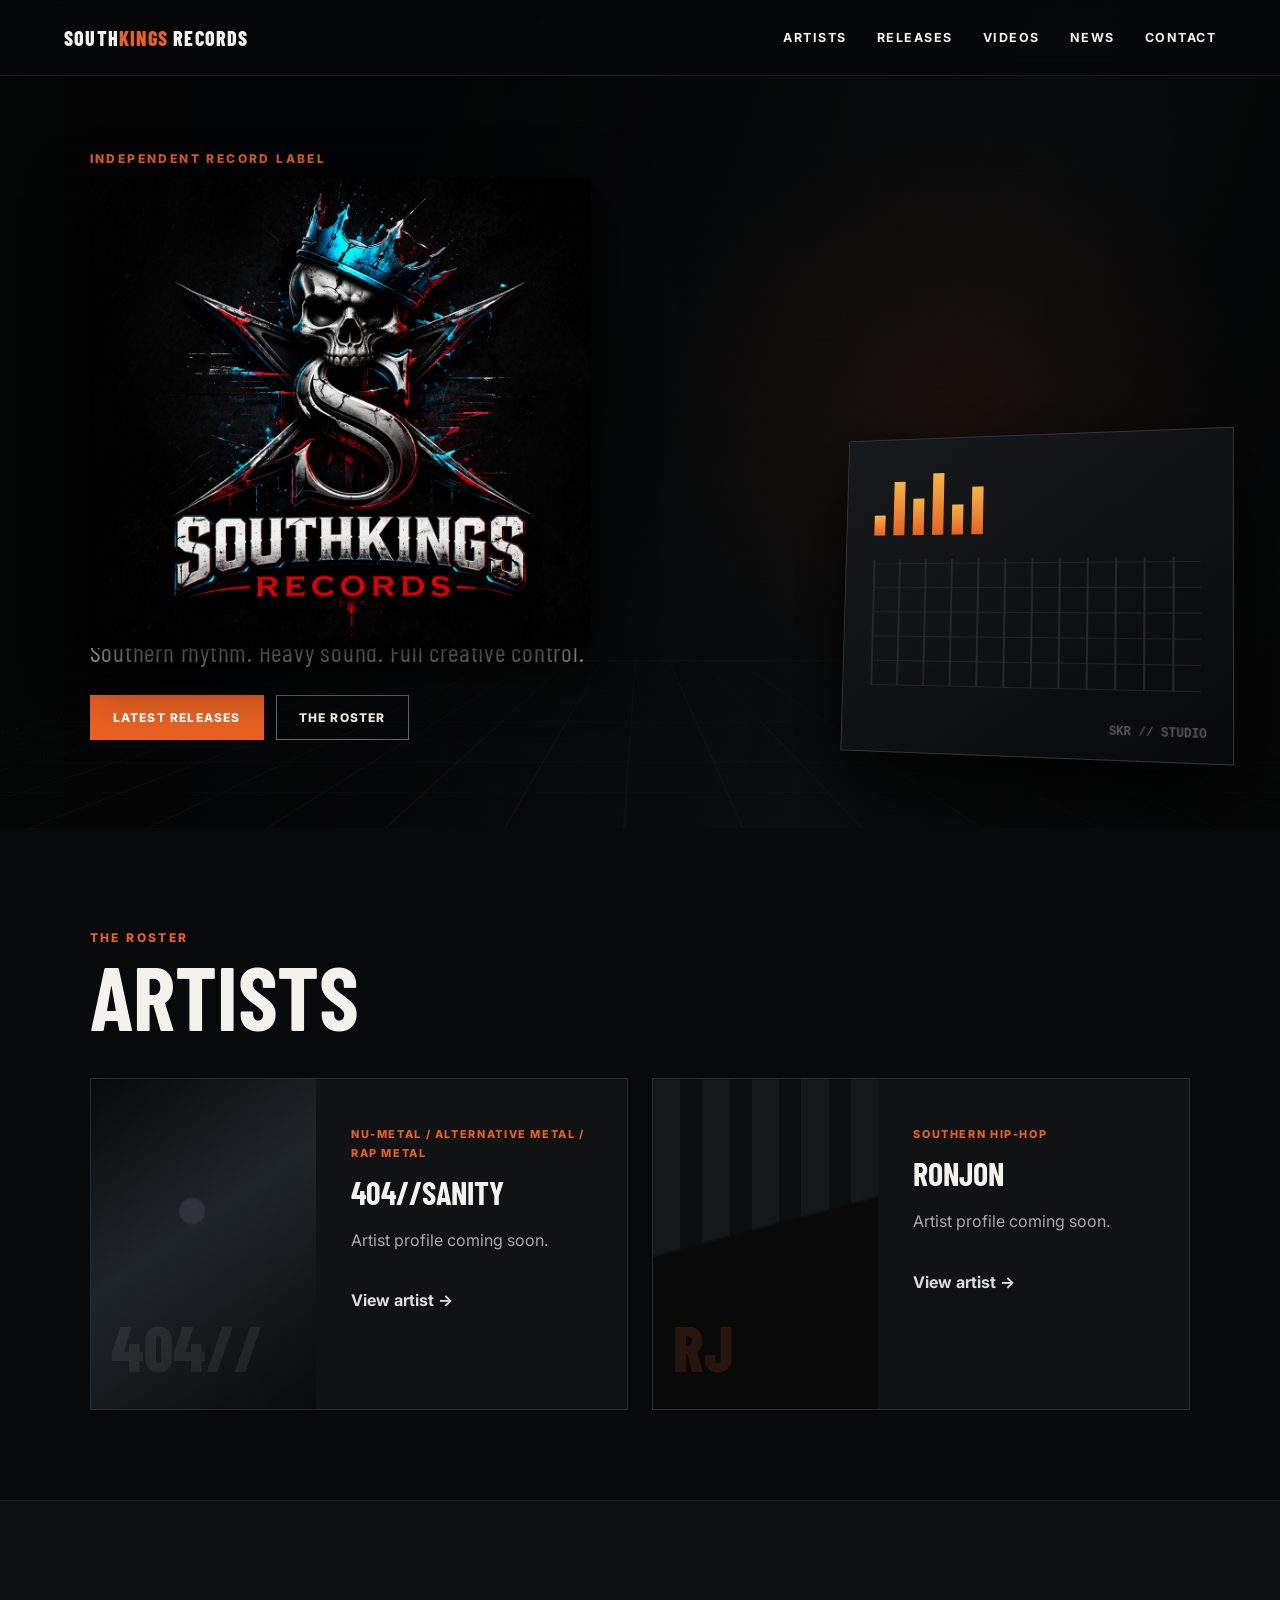
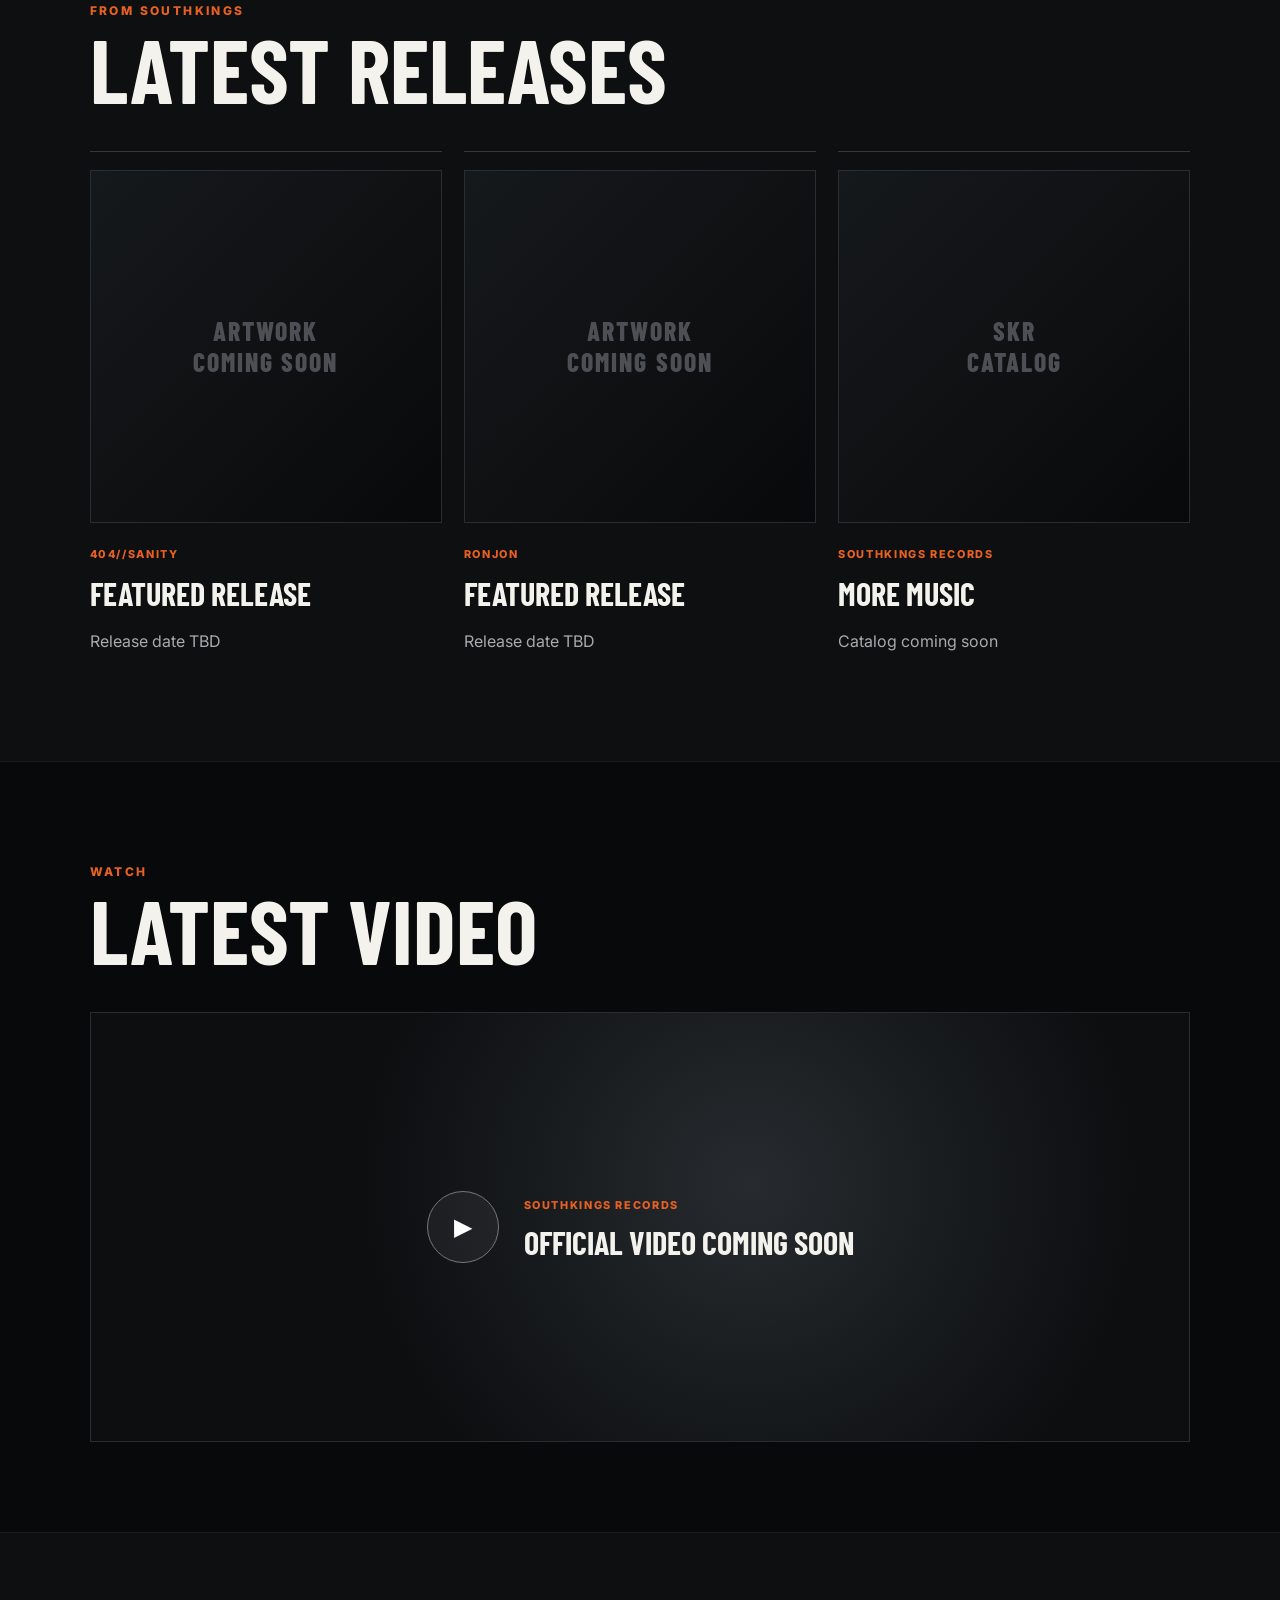
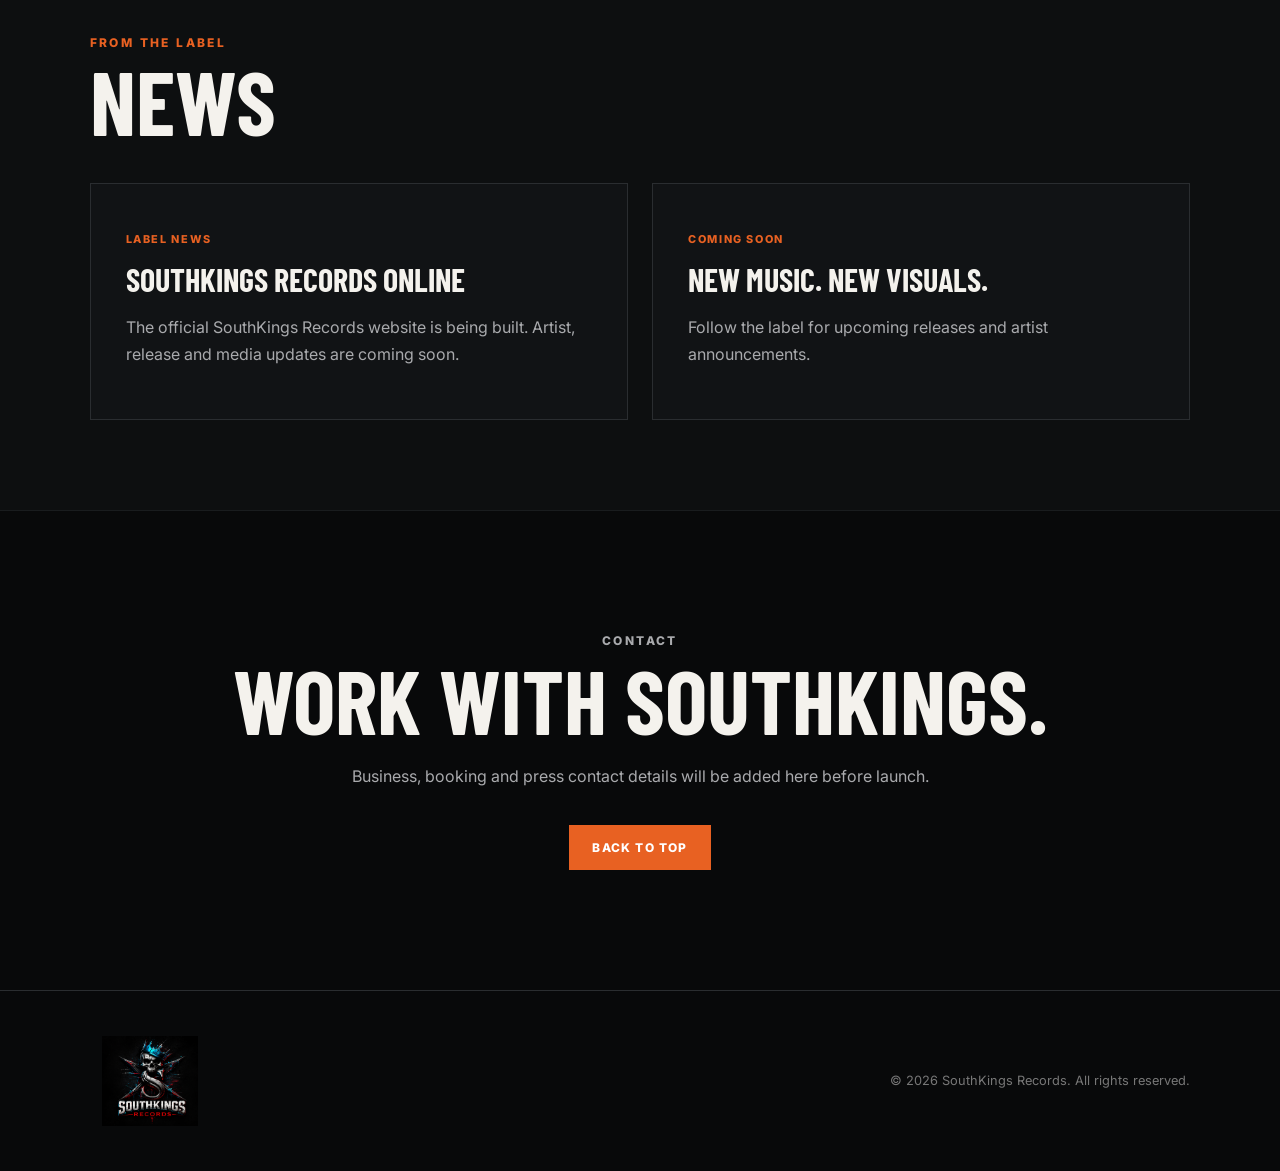
==== index.html @ 12b02a7f "Add files via upload" ====
<!doctype html>
<html lang="en">
<head>
  <meta charset="utf-8">
  <meta name="viewport" content="width=device-width,initial-scale=1">
  <meta name="description" content="SouthKings Records — independent music, full creative control.">
  <title>SouthKings Records</title>
  <link rel="preconnect" href="https://fonts.googleapis.com">
  <link rel="preconnect" href="https://fonts.gstatic.com" crossorigin>
  <link href="https://fonts.googleapis.com/css2?family=Barlow+Condensed:wght@600;700;800&family=Inter:wght@400;500;600;700&display=swap" rel="stylesheet">
  <link rel="stylesheet" href="styles.css">
</head>
<body>
<header class="site-header">
  <a class="wordmark" href="#top">SOUTH<span>KINGS</span> RECORDS</a>
  <button class="menu-btn" aria-label="Open menu" aria-expanded="false"><span></span><span></span><span></span></button>
  <nav class="nav" aria-label="Main navigation">
    <a href="#artists">Artists</a><a href="#releases">Releases</a><a href="#videos">Videos</a><a href="#news">News</a><a href="#contact">Contact</a>
  </nav>
</header>
<main id="top">
  <section class="hero">
    <div class="hero-grid"></div>
    <div class="hero-copy">
      <p class="eyebrow">Independent Record Label</p>
      <img class="hero-logo" src="assets/southkings-logo.png" alt="SouthKings Records">
      <p class="tagline">Southern rhythm. Heavy sound. Full creative control.</p>
      <div class="actions"><a class="btn primary" href="#releases">Latest Releases</a><a class="btn" href="#artists">The Roster</a></div>
    </div>
    <div class="studio-card" aria-hidden="true"><div class="meters"><i></i><i></i><i></i><i></i><i></i><i></i></div><div class="console-lines"></div><span>SKR // STUDIO</span></div>
  </section>

  <section id="artists" class="section">
    <div class="section-head"><p class="eyebrow">The Roster</p><h2>Artists</h2></div>
    <div class="cards two">
      <article class="artist-card"><div class="artist-art static"></div><div class="card-body"><p class="meta">NU-METAL / ALTERNATIVE METAL / RAP METAL</p><h3>404//SANITY</h3><p>Artist profile coming soon.</p><a href="#contact">View artist →</a></div></article>
      <article class="artist-card"><div class="artist-art city"></div><div class="card-body"><p class="meta">SOUTHERN HIP-HOP</p><h3>RonJon</h3><p>Artist profile coming soon.</p><a href="#contact">View artist →</a></div></article>
    </div>
  </section>

  <section id="releases" class="section alt">
    <div class="section-head"><p class="eyebrow">From SouthKings</p><h2>Latest Releases</h2></div>
    <div class="release-grid">
      <article class="release"><div class="cover">ARTWORK<br>COMING SOON</div><p class="meta">404//SANITY</p><h3>Featured Release</h3><p>Release date TBD</p></article>
      <article class="release"><div class="cover">ARTWORK<br>COMING SOON</div><p class="meta">RONJON</p><h3>Featured Release</h3><p>Release date TBD</p></article>
      <article class="release"><div class="cover">SKR<br>CATALOG</div><p class="meta">SOUTHKINGS RECORDS</p><h3>More Music</h3><p>Catalog coming soon</p></article>
    </div>
  </section>

  <section id="videos" class="section video-section">
    <div class="section-head"><p class="eyebrow">Watch</p><h2>Latest Video</h2></div>
    <div class="video-placeholder"><button aria-label="Play video">▶</button><div><p class="meta">SOUTHKINGS RECORDS</p><h3>Official video coming soon</h3></div></div>
  </section>

  <section id="news" class="section alt">
    <div class="section-head"><p class="eyebrow">From the Label</p><h2>News</h2></div>
    <div class="news-grid"><article><p class="meta">LABEL NEWS</p><h3>SouthKings Records online</h3><p>The official SouthKings Records website is being built. Artist, release and media updates are coming soon.</p></article><article><p class="meta">COMING SOON</p><h3>New music. New visuals.</h3><p>Follow the label for upcoming releases and artist announcements.</p></article></div>
  </section>

  <section id="contact" class="section contact">
    <p class="eyebrow">Contact</p><h2>Work With SouthKings.</h2><p>Business, booking and press contact details will be added here before launch.</p><a class="btn primary" href="#top">Back to top</a>
  </section>
</main>
<footer><img src="assets/southkings-logo.png" alt="SouthKings Records"><p>© 2026 SouthKings Records. All rights reserved.</p></footer>
<script src="script.js"></script>
</body>
</html>
---- styles.css ----
:root{--bg:#08090a;--panel:#101214;--panel2:#15181b;--text:#f4f2ed;--muted:#a9aaad;--orange:#e86122;--cyan:#00b9e8;--red:#e32020;--line:#2a2d30}*{box-sizing:border-box}html{scroll-behavior:smooth}body{margin:0;background:var(--bg);color:var(--text);font-family:Inter,system-ui,sans-serif}a{color:inherit;text-decoration:none}.site-header{position:fixed;z-index:20;top:0;left:0;right:0;height:76px;display:flex;align-items:center;padding:0 5vw;background:rgba(7,8,9,.8);backdrop-filter:blur(14px);border-bottom:1px solid rgba(255,255,255,.08)}.wordmark{font-family:'Barlow Condensed',sans-serif;font-weight:800;letter-spacing:.06em;font-size:1.25rem}.wordmark span{color:var(--orange)}.menu-btn{display:none;margin-left:auto;background:none;border:0;width:42px}.menu-btn span{display:block;height:2px;background:#fff;margin:7px}.nav{margin-left:auto;display:flex;gap:30px;text-transform:uppercase;font-size:.78rem;font-weight:700;letter-spacing:.12em}.nav a:hover{color:var(--orange)}.hero{min-height:92vh;position:relative;overflow:hidden;display:flex;align-items:center;padding:120px 7vw 70px;background:radial-gradient(circle at 75% 50%,rgba(232,97,34,.12),transparent 28%),linear-gradient(110deg,#050607 30%,#111315 70%,#090a0b)}.hero:after{content:"";position:absolute;inset:0;background:linear-gradient(90deg,rgba(0,0,0,.15),rgba(0,0,0,.5)),repeating-linear-gradient(0deg,transparent 0 5px,rgba(255,255,255,.008) 6px)}.hero-grid{position:absolute;inset:0;opacity:.14;background-image:linear-gradient(#555 1px,transparent 1px),linear-gradient(90deg,#555 1px,transparent 1px);background-size:70px 70px;transform:perspective(500px) rotateX(65deg) scale(1.7);transform-origin:bottom}.hero-copy{position:relative;z-index:2;width:min(720px,65vw)}.eyebrow{color:var(--orange);font-size:.75rem;font-weight:800;letter-spacing:.2em;text-transform:uppercase}.hero-logo{display:block;width:min(620px,80vw);max-height:470px;object-fit:contain;object-position:left center;margin:10px 0 0;filter:drop-shadow(0 18px 30px #000)}.tagline{font-family:'Barlow Condensed';font-size:clamp(1.25rem,2vw,1.8rem);letter-spacing:.03em;color:#d5d3cf;margin-top:-12px}.actions{display:flex;gap:12px;margin-top:28px}.btn{display:inline-block;border:1px solid #666;padding:14px 22px;text-transform:uppercase;font-size:.75rem;font-weight:800;letter-spacing:.1em}.btn.primary{background:var(--orange);border-color:var(--orange);color:#fff}.studio-card{position:absolute;z-index:1;right:4vw;bottom:8vh;width:31vw;height:36vh;border:1px solid #333;background:linear-gradient(145deg,#171a1c,#08090a);transform:perspective(900px) rotateY(-12deg) rotateX(4deg);box-shadow:0 30px 80px #000;padding:30px}.studio-card span{position:absolute;bottom:20px;right:24px;color:#555;font:700 12px monospace}.meters{display:flex;align-items:end;gap:9px;height:70px}.meters i{display:block;width:12px;background:linear-gradient(#f5b544,var(--orange));height:30%}.meters i:nth-child(2){height:80%}.meters i:nth-child(3){height:55%}.meters i:nth-child(4){height:92%}.meters i:nth-child(5){height:45%}.meters i:nth-child(6){height:70%}.console-lines{height:130px;margin-top:25px;background:repeating-linear-gradient(90deg,#24282b 0 2px,transparent 2px 28px),repeating-linear-gradient(0deg,#202326 0 1px,transparent 1px 25px)}.section{padding:90px 7vw}.section.alt{background:#0d0f10;border-top:1px solid #191c1e;border-bottom:1px solid #191c1e}.section-head h2,.contact h2{font-family:'Barlow Condensed';font-size:clamp(3rem,7vw,6rem);line-height:.85;text-transform:uppercase;margin:10px 0 45px}.cards.two{display:grid;grid-template-columns:1fr 1fr;gap:24px}.artist-card{display:grid;grid-template-columns:42% 58%;min-height:330px;background:var(--panel);border:1px solid var(--line)}.artist-art{min-height:330px}.artist-art.static{background:radial-gradient(circle at 45% 40%,#30343a 0 5%,transparent 6%),linear-gradient(145deg,#08090a,#20252a 45%,#090a0b);position:relative}.artist-art.static:after{content:"404//";position:absolute;bottom:24px;left:20px;font:800 4rem 'Barlow Condensed';color:#ffffff12}.artist-art.city{background:linear-gradient(165deg,transparent 45%,#090909 46%),repeating-linear-gradient(90deg,#151719 0 12%,#0c0d0e 12% 22%);position:relative}.artist-art.city:after{content:"RJ";position:absolute;bottom:24px;left:20px;font:800 4rem 'Barlow Condensed';color:#e8612225}.card-body{padding:35px}.card-body h3,.release h3,.video-placeholder h3,.news-grid h3{font-family:'Barlow Condensed';font-size:2rem;text-transform:uppercase;margin:7px 0}.card-body p,.release p,.news-grid p,.contact>p{color:var(--muted);line-height:1.7}.meta{color:var(--orange)!important;font-size:.68rem!important;font-weight:800;letter-spacing:.15em;text-transform:uppercase}.card-body a{display:inline-block;margin-top:20px;font-weight:700;color:#ddd}.release-grid{display:grid;grid-template-columns:repeat(3,1fr);gap:22px}.release{border-top:1px solid #35383b;padding-top:18px}.cover{aspect-ratio:1;background:linear-gradient(135deg,#16191c,#08090a);border:1px solid #2b2e31;display:grid;place-items:center;text-align:center;color:#4c5054;font:800 1.6rem 'Barlow Condensed';letter-spacing:.08em;margin-bottom:22px}.video-placeholder{min-height:430px;border:1px solid var(--line);background:radial-gradient(circle at 60% 40%,#272b2f,#0c0e10 55%);display:flex;align-items:center;justify-content:center;gap:25px}.video-placeholder button{width:72px;height:72px;border-radius:50%;border:1px solid #777;background:#ffffff0d;color:#fff;font-size:1.5rem}.news-grid{display:grid;grid-template-columns:1fr 1fr;gap:24px}.news-grid article{padding:35px;border:1px solid var(--line);background:#111315}.contact{text-align:center;padding-block:120px}.contact .eyebrow{margin:auto}.contact h2{margin-bottom:25px}.contact>p{max-width:650px;margin:0 auto 35px}footer{border-top:1px solid var(--line);padding:45px 7vw;display:flex;align-items:center;justify-content:space-between;color:#777;font-size:.8rem}footer img{width:120px;height:90px;object-fit:contain}@media(max-width:800px){.site-header{height:66px}.nav{display:none;position:absolute;top:66px;left:0;right:0;background:#0b0c0d;padding:30px;flex-direction:column}.nav.open{display:flex}.menu-btn{display:block}.hero{min-height:850px;padding:100px 6vw 55px;align-items:flex-start}.hero-copy{width:100%}.hero-logo{width:92vw;margin-top:20px}.tagline{margin-top:0}.studio-card{right:-20vw;bottom:5vh;width:85vw;height:28vh;opacity:.55}.cards.two,.release-grid,.news-grid{grid-template-columns:1fr}.artist-card{grid-template-columns:1fr}.artist-art{min-height:260px}.section{padding:70px 6vw}.video-placeholder{min-height:300px;flex-direction:column;text-align:center}footer{flex-direction:column;gap:15px;text-align:center}}
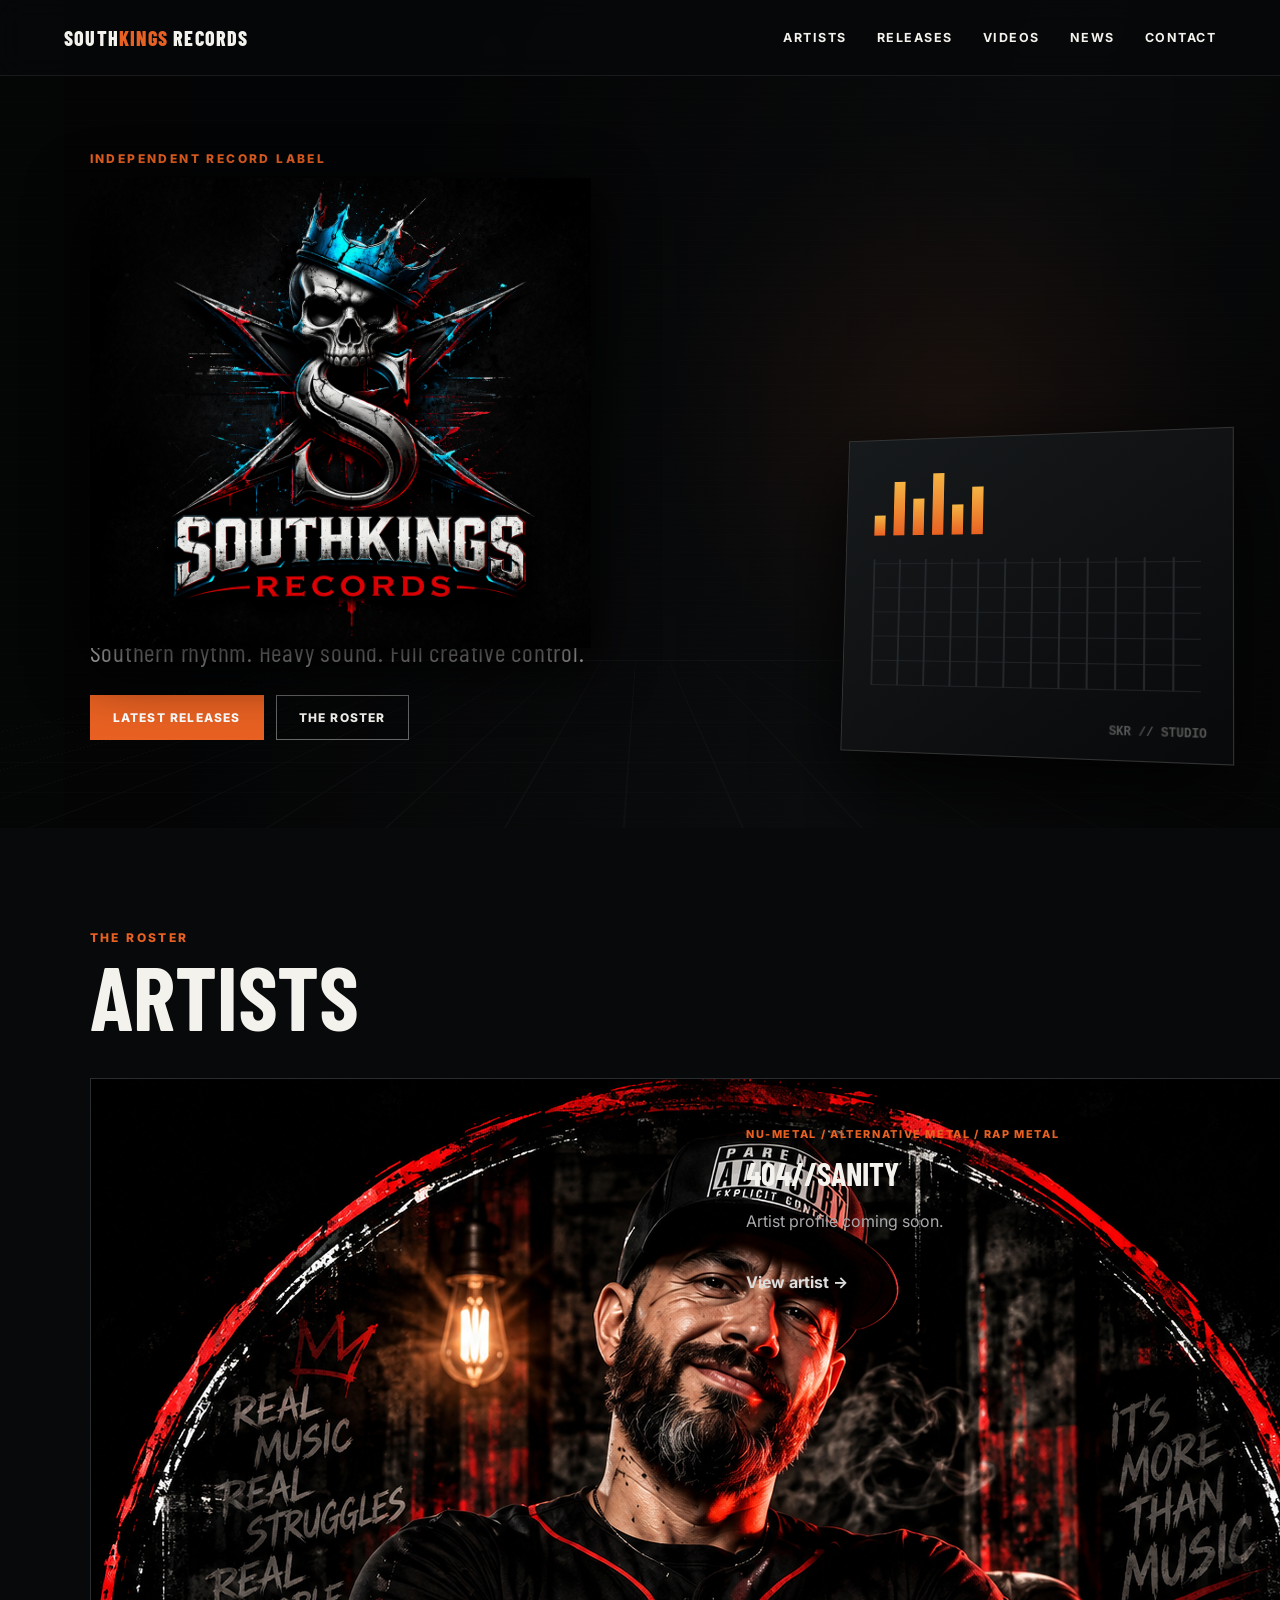
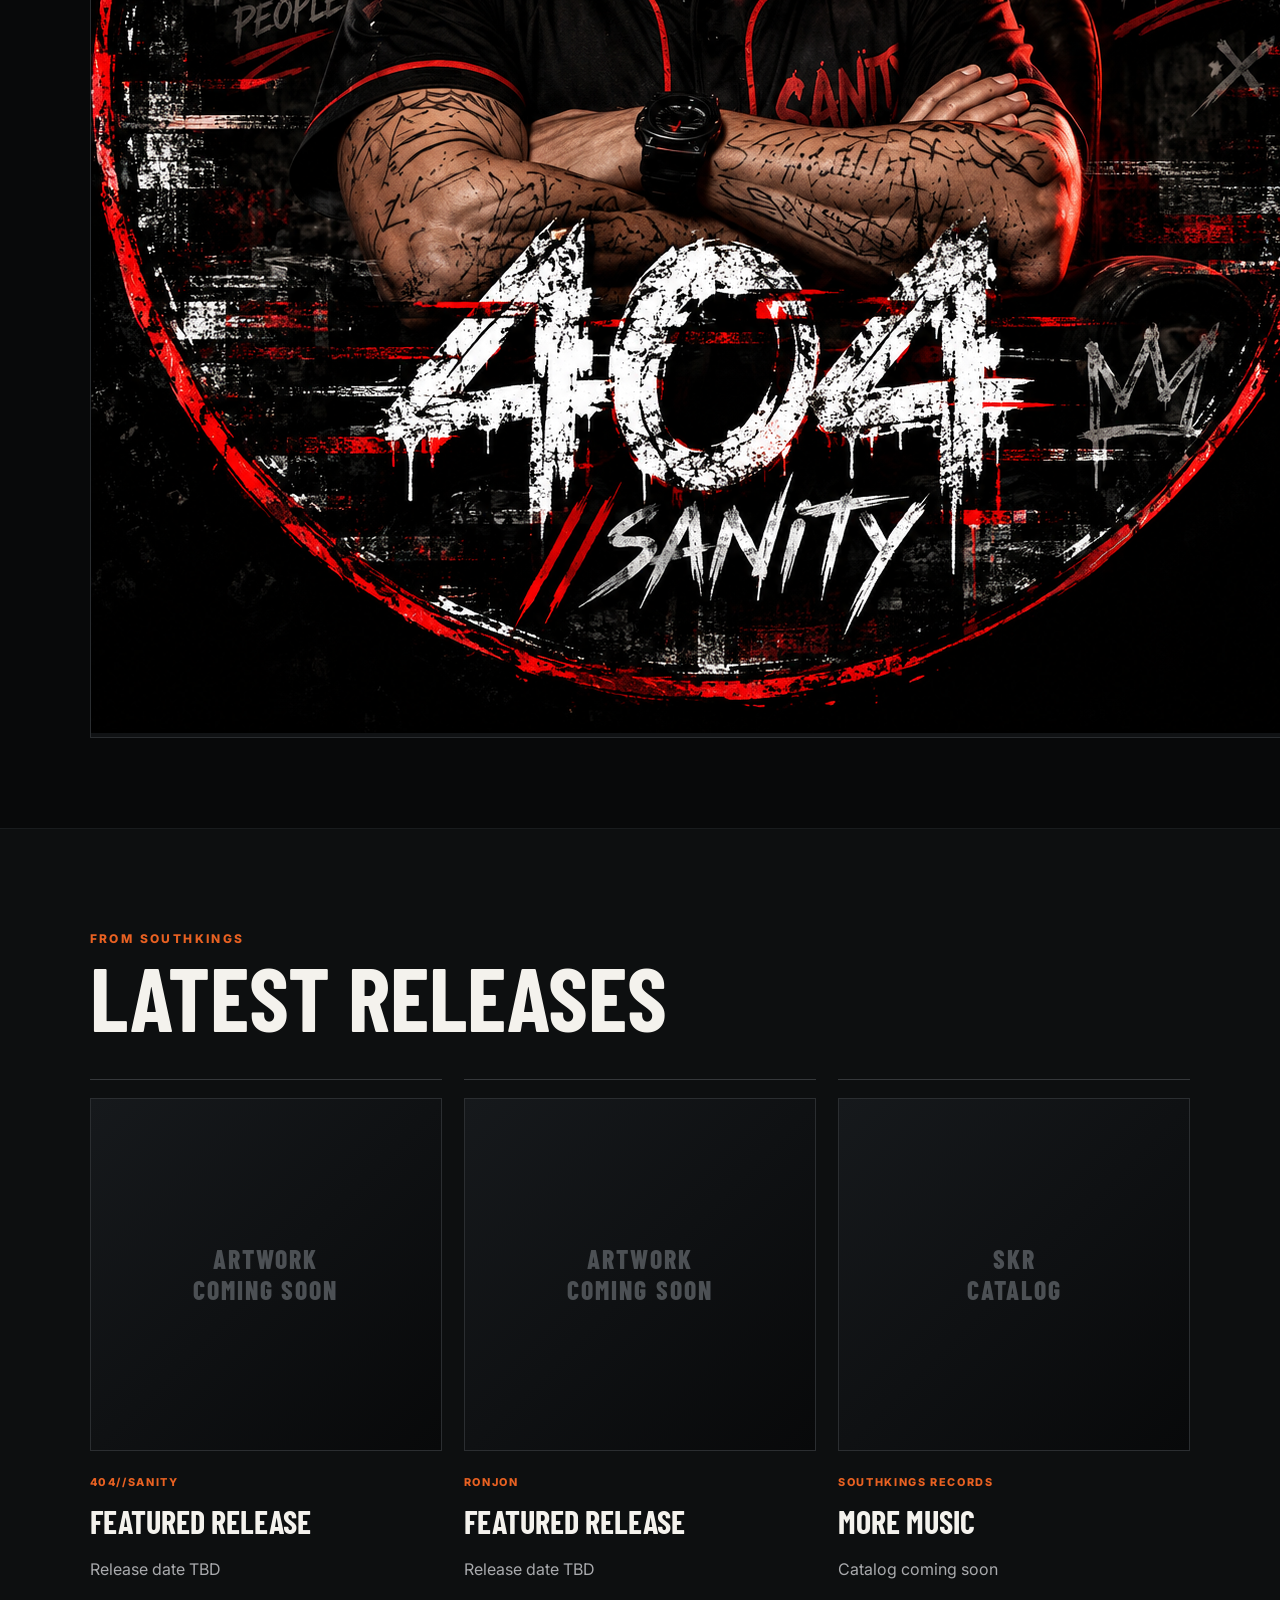
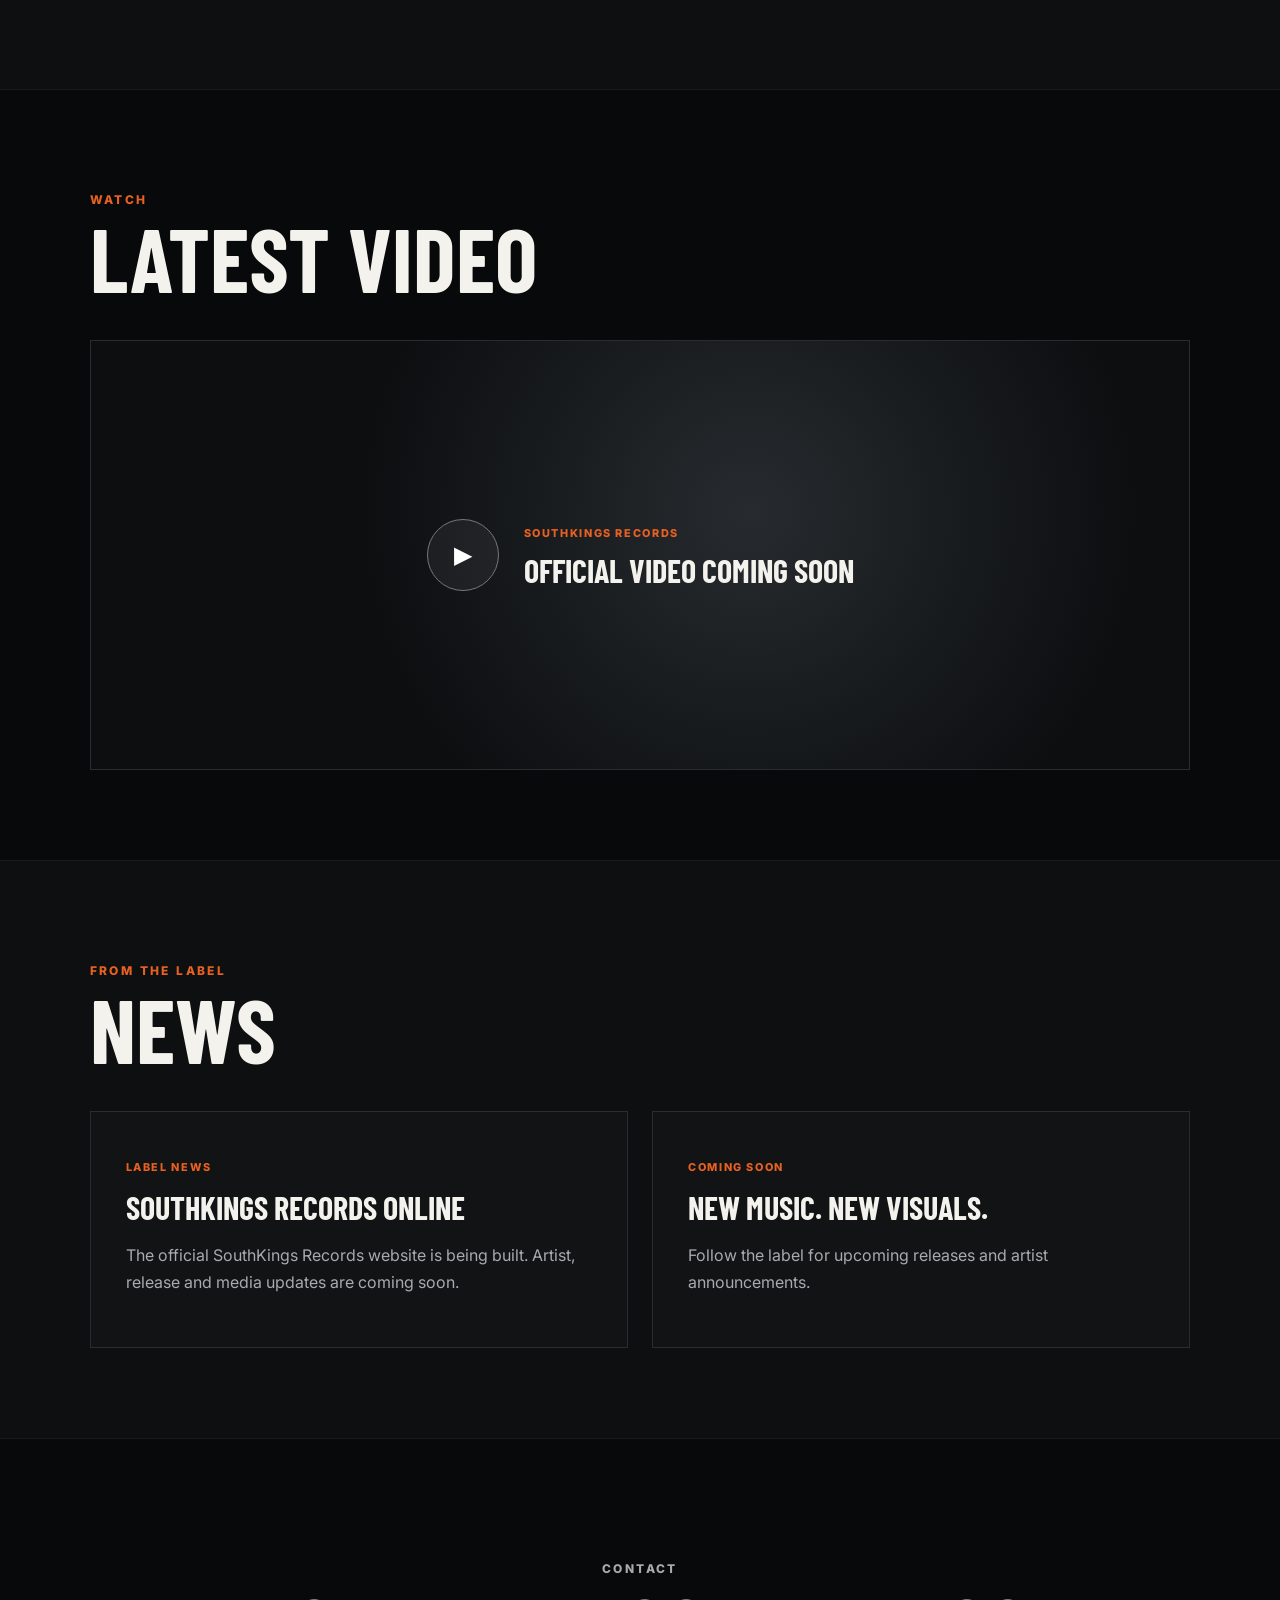
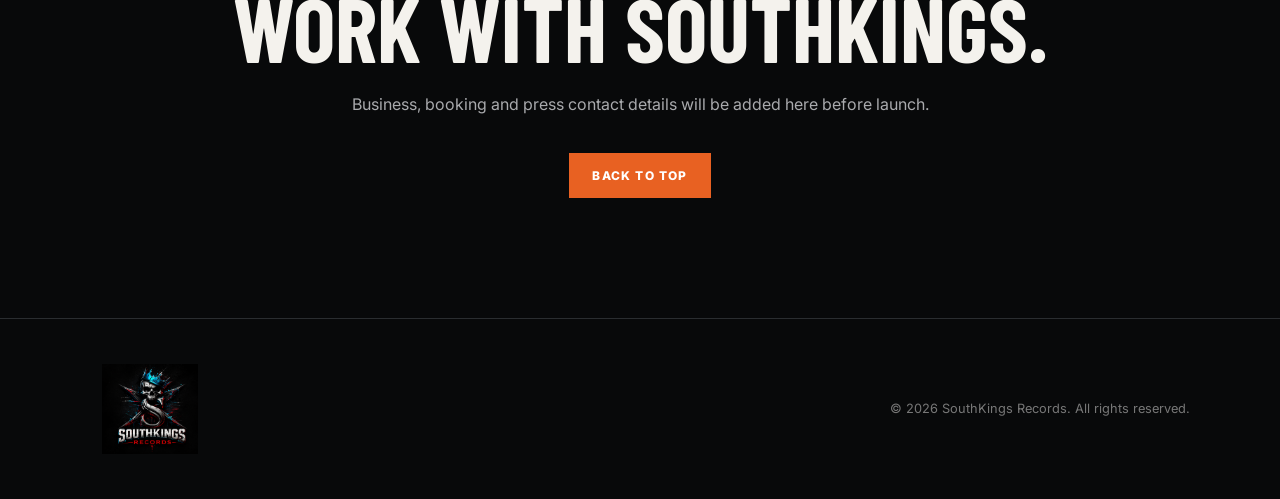
==== commit ab5e8c45: "Update index.html" ====
--- a/index.html
+++ b/index.html
@@ -33,7 +33,7 @@
   <section id="artists" class="section">
     <div class="section-head"><p class="eyebrow">The Roster</p><h2>Artists</h2></div>
     <div class="cards two">
-      <article class="artist-card"><div class="artist-art static"></div><div class="card-body"><p class="meta">NU-METAL / ALTERNATIVE METAL / RAP METAL</p><h3>404//SANITY</h3><p>Artist profile coming soon.</p><a href="#contact">View artist →</a></div></article>
+      <article class="artist-card"><div class="artist-art"><img src="assets/404-sanity-profile.PNG" alt="404//SANITY"></div><div class="card-body"><p class="meta">NU-METAL / ALTERNATIVE METAL / RAP METAL</p><h3>404//SANITY</h3><p>Artist profile coming soon.</p><a href="#contact">View artist →</a></div></article>
       <article class="artist-card"><div class="artist-art city"></div><div class="card-body"><p class="meta">SOUTHERN HIP-HOP</p><h3>RonJon</h3><p>Artist profile coming soon.</p><a href="#contact">View artist →</a></div></article>
     </div>
   </section>
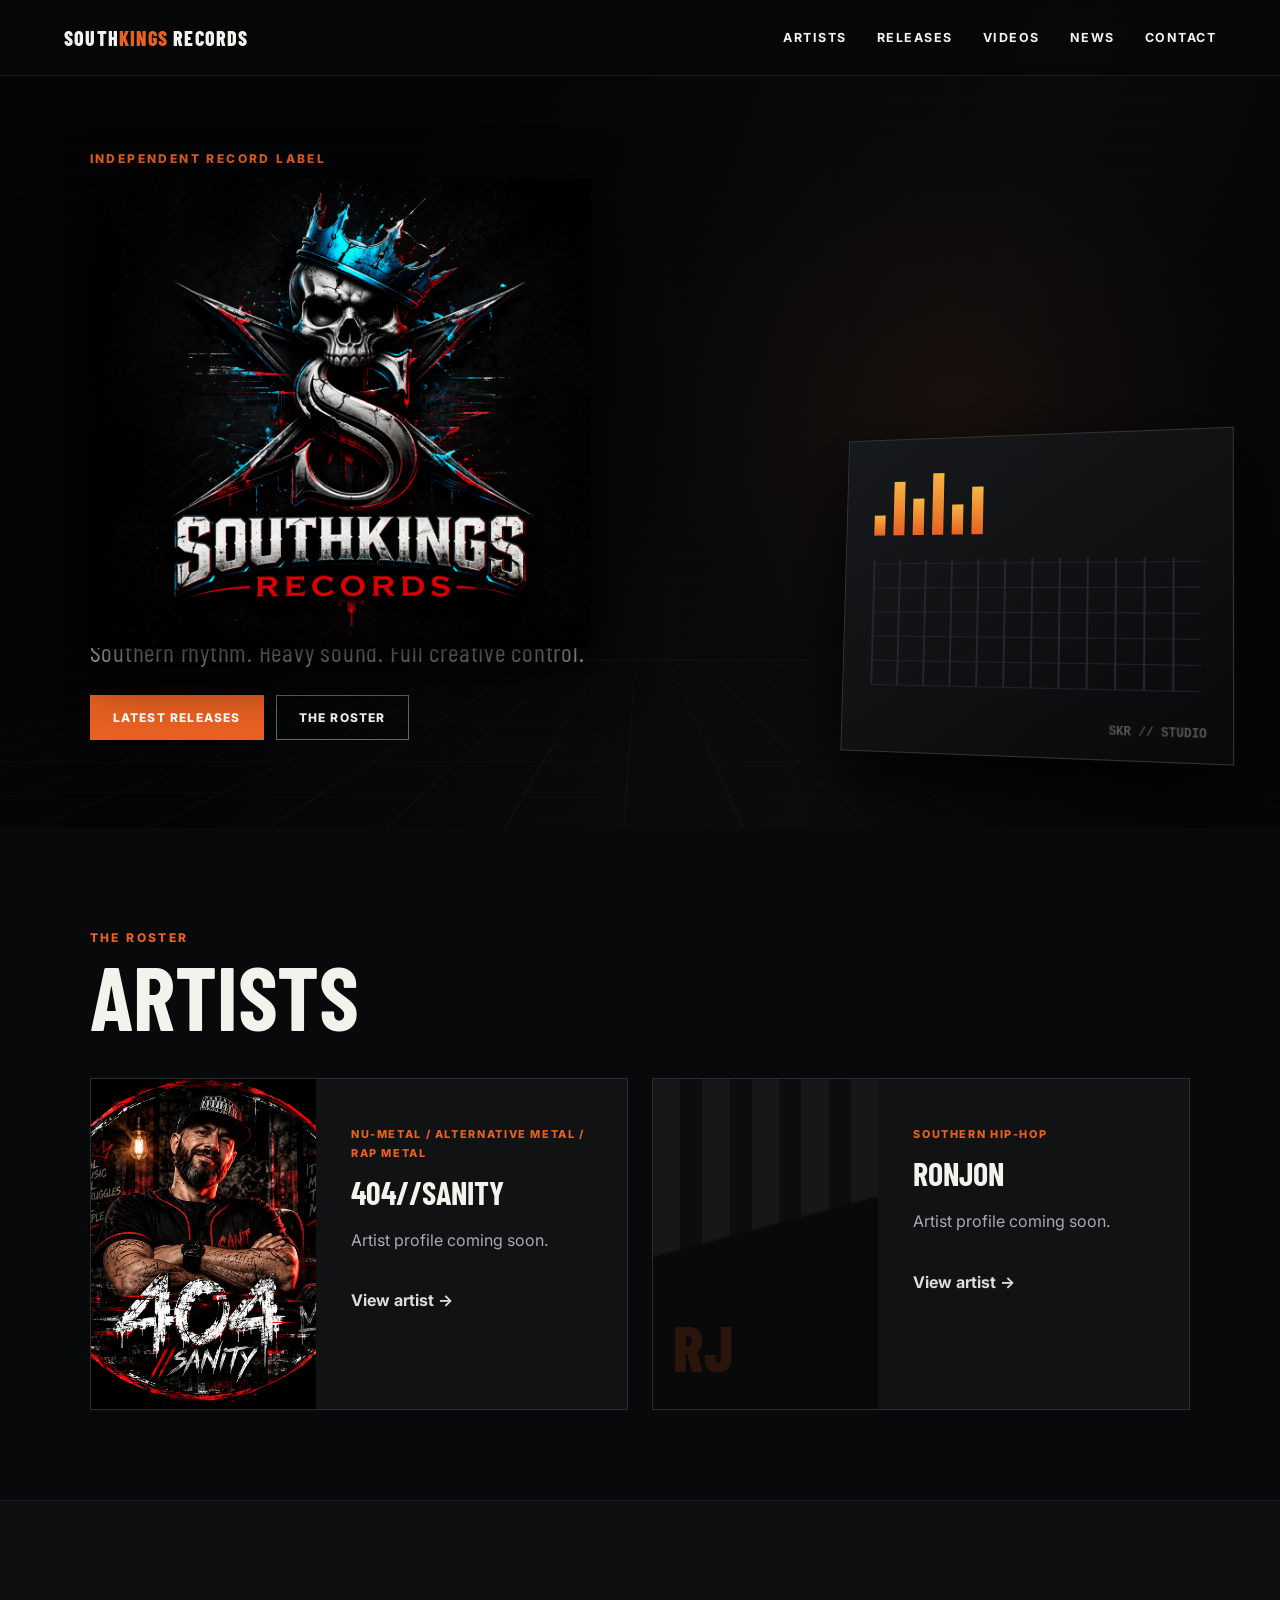
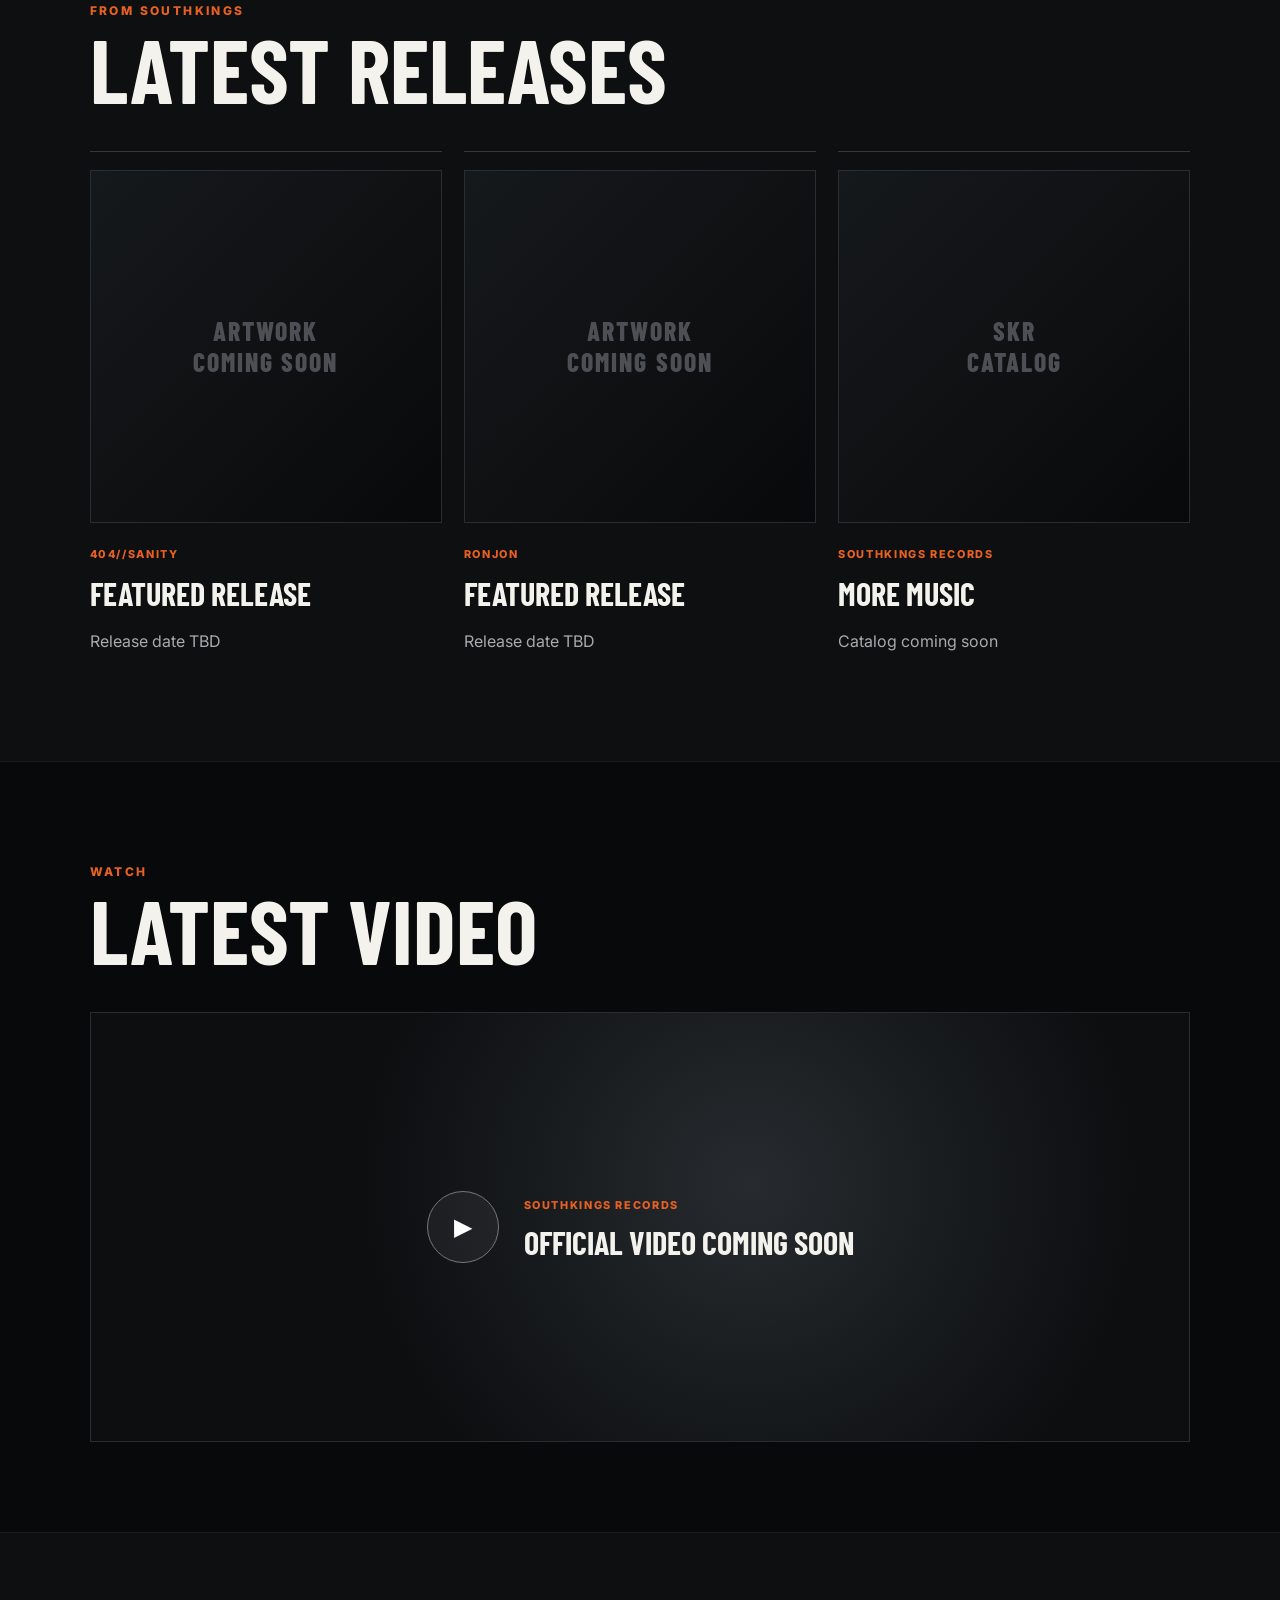
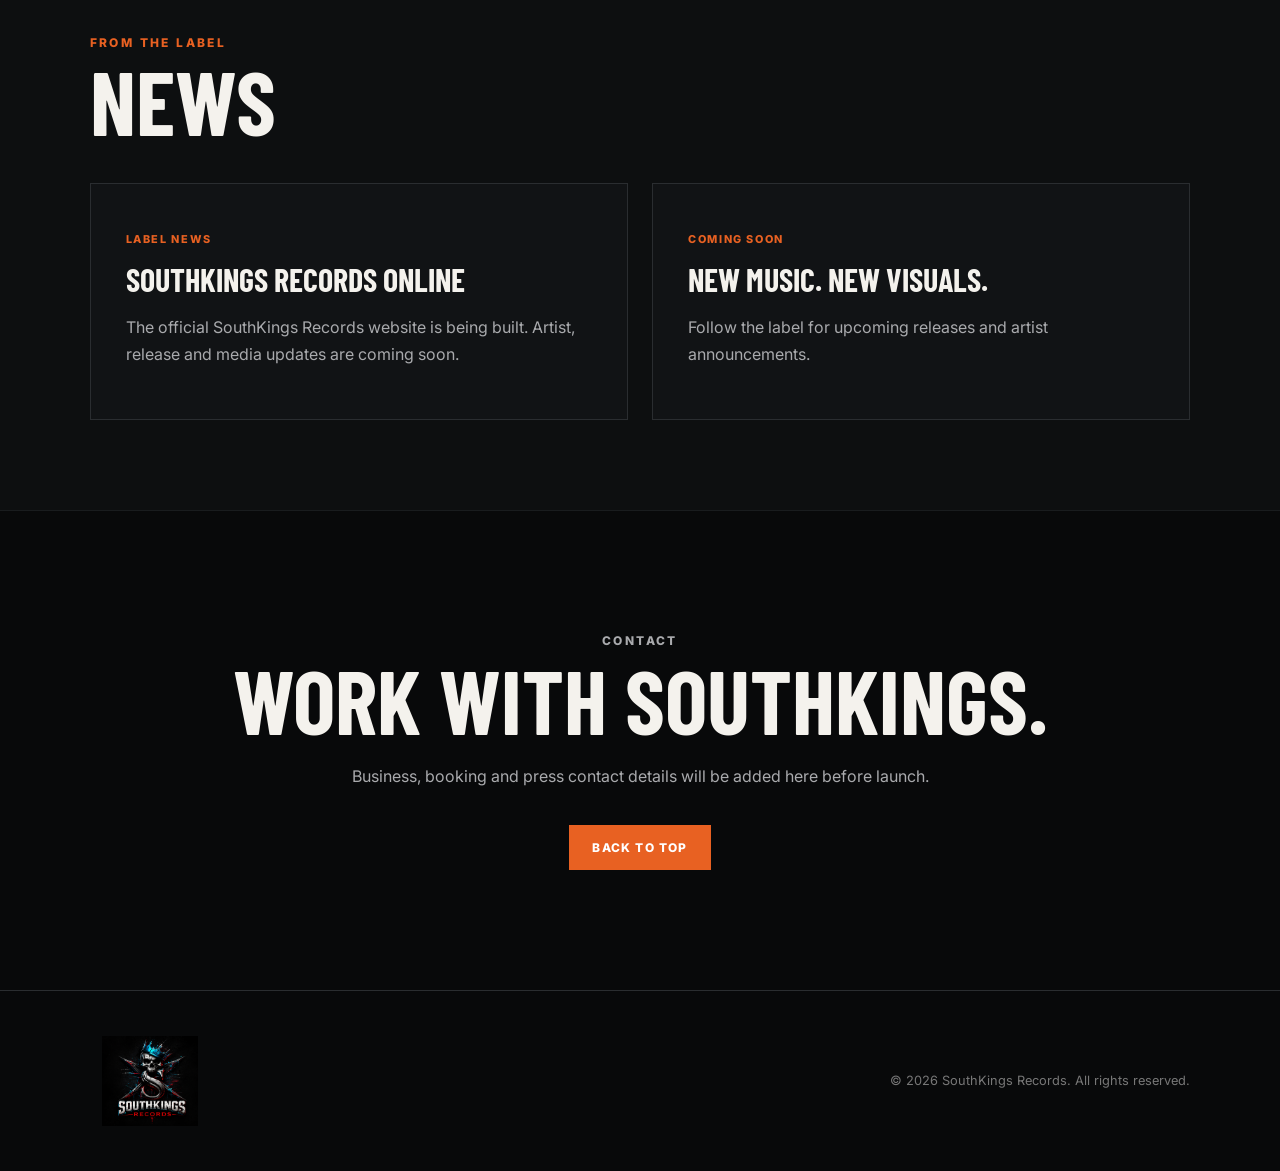
==== commit ad2c9802: "Update index.html" ====
--- a/index.html
+++ b/index.html
@@ -33,7 +33,7 @@
   <section id="artists" class="section">
     <div class="section-head"><p class="eyebrow">The Roster</p><h2>Artists</h2></div>
     <div class="cards two">
-      <article class="artist-card"><div class="artist-art"><img src="assets/404-sanity-profile.PNG" alt="404//SANITY"></div><div class="card-body"><p class="meta">NU-METAL / ALTERNATIVE METAL / RAP METAL</p><h3>404//SANITY</h3><p>Artist profile coming soon.</p><a href="#contact">View artist →</a></div></article>
+      <article class="artist-card"><div class="artist-art"><img src="assets/404-sanity-profile.PNG" alt="404//SANITY"></div><div class="card-body"><p class="meta">NU-METAL / ALTERNATIVE METAL / RAP METAL</p><h3>404//SANITY</h3><p>Artist profile coming soon.</p><a href="404-sanity.html">View artist →</a></div></article>
       <article class="artist-card"><div class="artist-art city"></div><div class="card-body"><p class="meta">SOUTHERN HIP-HOP</p><h3>RonJon</h3><p>Artist profile coming soon.</p><a href="#contact">View artist →</a></div></article>
     </div>
   </section>
--- a/styles.css
+++ b/styles.css
@@ -1 +1 @@
-:root{--bg:#08090a;--panel:#101214;--panel2:#15181b;--text:#f4f2ed;--muted:#a9aaad;--orange:#e86122;--cyan:#00b9e8;--red:#e32020;--line:#2a2d30}*{box-sizing:border-box}html{scroll-behavior:smooth}body{margin:0;background:var(--bg);color:var(--text);font-family:Inter,system-ui,sans-serif}a{color:inherit;text-decoration:none}.site-header{position:fixed;z-index:20;top:0;left:0;right:0;height:76px;display:flex;align-items:center;padding:0 5vw;background:rgba(7,8,9,.8);backdrop-filter:blur(14px);border-bottom:1px solid rgba(255,255,255,.08)}.wordmark{font-family:'Barlow Condensed',sans-serif;font-weight:800;letter-spacing:.06em;font-size:1.25rem}.wordmark span{color:var(--orange)}.menu-btn{display:none;margin-left:auto;background:none;border:0;width:42px}.menu-btn span{display:block;height:2px;background:#fff;margin:7px}.nav{margin-left:auto;display:flex;gap:30px;text-transform:uppercase;font-size:.78rem;font-weight:700;letter-spacing:.12em}.nav a:hover{color:var(--orange)}.hero{min-height:92vh;position:relative;overflow:hidden;display:flex;align-items:center;padding:120px 7vw 70px;background:radial-gradient(circle at 75% 50%,rgba(232,97,34,.12),transparent 28%),linear-gradient(110deg,#050607 30%,#111315 70%,#090a0b)}.hero:after{content:"";position:absolute;inset:0;background:linear-gradient(90deg,rgba(0,0,0,.15),rgba(0,0,0,.5)),repeating-linear-gradient(0deg,transparent 0 5px,rgba(255,255,255,.008) 6px)}.hero-grid{position:absolute;inset:0;opacity:.14;background-image:linear-gradient(#555 1px,transparent 1px),linear-gradient(90deg,#555 1px,transparent 1px);background-size:70px 70px;transform:perspective(500px) rotateX(65deg) scale(1.7);transform-origin:bottom}.hero-copy{position:relative;z-index:2;width:min(720px,65vw)}.eyebrow{color:var(--orange);font-size:.75rem;font-weight:800;letter-spacing:.2em;text-transform:uppercase}.hero-logo{display:block;width:min(620px,80vw);max-height:470px;object-fit:contain;object-position:left center;margin:10px 0 0;filter:drop-shadow(0 18px 30px #000)}.tagline{font-family:'Barlow Condensed';font-size:clamp(1.25rem,2vw,1.8rem);letter-spacing:.03em;color:#d5d3cf;margin-top:-12px}.actions{display:flex;gap:12px;margin-top:28px}.btn{display:inline-block;border:1px solid #666;padding:14px 22px;text-transform:uppercase;font-size:.75rem;font-weight:800;letter-spacing:.1em}.btn.primary{background:var(--orange);border-color:var(--orange);color:#fff}.studio-card{position:absolute;z-index:1;right:4vw;bottom:8vh;width:31vw;height:36vh;border:1px solid #333;background:linear-gradient(145deg,#171a1c,#08090a);transform:perspective(900px) rotateY(-12deg) rotateX(4deg);box-shadow:0 30px 80px #000;padding:30px}.studio-card span{position:absolute;bottom:20px;right:24px;color:#555;font:700 12px monospace}.meters{display:flex;align-items:end;gap:9px;height:70px}.meters i{display:block;width:12px;background:linear-gradient(#f5b544,var(--orange));height:30%}.meters i:nth-child(2){height:80%}.meters i:nth-child(3){height:55%}.meters i:nth-child(4){height:92%}.meters i:nth-child(5){height:45%}.meters i:nth-child(6){height:70%}.console-lines{height:130px;margin-top:25px;background:repeating-linear-gradient(90deg,#24282b 0 2px,transparent 2px 28px),repeating-linear-gradient(0deg,#202326 0 1px,transparent 1px 25px)}.section{padding:90px 7vw}.section.alt{background:#0d0f10;border-top:1px solid #191c1e;border-bottom:1px solid #191c1e}.section-head h2,.contact h2{font-family:'Barlow Condensed';font-size:clamp(3rem,7vw,6rem);line-height:.85;text-transform:uppercase;margin:10px 0 45px}.cards.two{display:grid;grid-template-columns:1fr 1fr;gap:24px}.artist-card{display:grid;grid-template-columns:42% 58%;min-height:330px;background:var(--panel);border:1px solid var(--line)}.artist-art{min-height:330px}.artist-art.static{background:radial-gradient(circle at 45% 40%,#30343a 0 5%,transparent 6%),linear-gradient(145deg,#08090a,#20252a 45%,#090a0b);position:relative}.artist-art.static:after{content:"404//";position:absolute;bottom:24px;left:20px;font:800 4rem 'Barlow Condensed';color:#ffffff12}.artist-art.city{background:linear-gradient(165deg,transparent 45%,#090909 46%),repeating-linear-gradient(90deg,#151719 0 12%,#0c0d0e 12% 22%);position:relative}.artist-art.city:after{content:"RJ";position:absolute;bottom:24px;left:20px;font:800 4rem 'Barlow Condensed';color:#e8612225}.card-body{padding:35px}.card-body h3,.release h3,.video-placeholder h3,.news-grid h3{font-family:'Barlow Condensed';font-size:2rem;text-transform:uppercase;margin:7px 0}.card-body p,.release p,.news-grid p,.contact>p{color:var(--muted);line-height:1.7}.meta{color:var(--orange)!important;font-size:.68rem!important;font-weight:800;letter-spacing:.15em;text-transform:uppercase}.card-body a{display:inline-block;margin-top:20px;font-weight:700;color:#ddd}.release-grid{display:grid;grid-template-columns:repeat(3,1fr);gap:22px}.release{border-top:1px solid #35383b;padding-top:18px}.cover{aspect-ratio:1;background:linear-gradient(135deg,#16191c,#08090a);border:1px solid #2b2e31;display:grid;place-items:center;text-align:center;color:#4c5054;font:800 1.6rem 'Barlow Condensed';letter-spacing:.08em;margin-bottom:22px}.video-placeholder{min-height:430px;border:1px solid var(--line);background:radial-gradient(circle at 60% 40%,#272b2f,#0c0e10 55%);display:flex;align-items:center;justify-content:center;gap:25px}.video-placeholder button{width:72px;height:72px;border-radius:50%;border:1px solid #777;background:#ffffff0d;color:#fff;font-size:1.5rem}.news-grid{display:grid;grid-template-columns:1fr 1fr;gap:24px}.news-grid article{padding:35px;border:1px solid var(--line);background:#111315}.contact{text-align:center;padding-block:120px}.contact .eyebrow{margin:auto}.contact h2{margin-bottom:25px}.contact>p{max-width:650px;margin:0 auto 35px}footer{border-top:1px solid var(--line);padding:45px 7vw;display:flex;align-items:center;justify-content:space-between;color:#777;font-size:.8rem}footer img{width:120px;height:90px;object-fit:contain}@media(max-width:800px){.site-header{height:66px}.nav{display:none;position:absolute;top:66px;left:0;right:0;background:#0b0c0d;padding:30px;flex-direction:column}.nav.open{display:flex}.menu-btn{display:block}.hero{min-height:850px;padding:100px 6vw 55px;align-items:flex-start}.hero-copy{width:100%}.hero-logo{width:92vw;margin-top:20px}.tagline{margin-top:0}.studio-card{right:-20vw;bottom:5vh;width:85vw;height:28vh;opacity:.55}.cards.two,.release-grid,.news-grid{grid-template-columns:1fr}.artist-card{grid-template-columns:1fr}.artist-art{min-height:260px}.section{padding:70px 6vw}.video-placeholder{min-height:300px;flex-direction:column;text-align:center}footer{flex-direction:column;gap:15px;text-align:center}}
+:root{--bg:#08090a;--panel:#101214;--panel2:#15181b;--text:#f4f2ed;--muted:#a9aaad;--orange:#e86122;--cyan:#00b9e8;--red:#e32020;--line:#2a2d30}*{box-sizing:border-box}html{scroll-behavior:smooth}body{margin:0;background:var(--bg);color:var(--text);font-family:Inter,system-ui,sans-serif}a{color:inherit;text-decoration:none}.site-header{position:fixed;z-index:20;top:0;left:0;right:0;height:76px;display:flex;align-items:center;padding:0 5vw;background:rgba(7,8,9,.8);backdrop-filter:blur(14px);border-bottom:1px solid rgba(255,255,255,.08)}.wordmark{font-family:'Barlow Condensed',sans-serif;font-weight:800;letter-spacing:.06em;font-size:1.25rem}.wordmark span{color:var(--orange)}.menu-btn{display:none;margin-left:auto;background:none;border:0;width:42px}.menu-btn span{display:block;height:2px;background:#fff;margin:7px}.nav{margin-left:auto;display:flex;gap:30px;text-transform:uppercase;font-size:.78rem;font-weight:700;letter-spacing:.12em}.nav a:hover{color:var(--orange)}.hero{min-height:92vh;position:relative;overflow:hidden;display:flex;align-items:center;padding:120px 7vw 70px;background:radial-gradient(circle at 75% 50%,rgba(232,97,34,.12),transparent 28%),linear-gradient(110deg,#050607 30%,#111315 70%,#090a0b)}.hero:after{content:"";position:absolute;inset:0;background:linear-gradient(90deg,rgba(0,0,0,.15),rgba(0,0,0,.5)),repeating-linear-gradient(0deg,transparent 0 5px,rgba(255,255,255,.008) 6px)}.hero-grid{position:absolute;inset:0;opacity:.14;background-image:linear-gradient(#555 1px,transparent 1px),linear-gradient(90deg,#555 1px,transparent 1px);background-size:70px 70px;transform:perspective(500px) rotateX(65deg) scale(1.7);transform-origin:bottom}.hero-copy{position:relative;z-index:2;width:min(720px,65vw)}.eyebrow{color:var(--orange);font-size:.75rem;font-weight:800;letter-spacing:.2em;text-transform:uppercase}.hero-logo{display:block;width:min(620px,80vw);max-height:470px;object-fit:contain;object-position:left center;margin:10px 0 0;filter:drop-shadow(0 18px 30px #000)}.tagline{font-family:'Barlow Condensed';font-size:clamp(1.25rem,2vw,1.8rem);letter-spacing:.03em;color:#d5d3cf;margin-top:-12px}.actions{display:flex;gap:12px;margin-top:28px}.btn{display:inline-block;border:1px solid #666;padding:14px 22px;text-transform:uppercase;font-size:.75rem;font-weight:800;letter-spacing:.1em}.btn.primary{background:var(--orange);border-color:var(--orange);color:#fff}.studio-card{position:absolute;z-index:1;right:4vw;bottom:8vh;width:31vw;height:36vh;border:1px solid #333;background:linear-gradient(145deg,#171a1c,#08090a);transform:perspective(900px) rotateY(-12deg) rotateX(4deg);box-shadow:0 30px 80px #000;padding:30px}.studio-card span{position:absolute;bottom:20px;right:24px;color:#555;font:700 12px monospace}.meters{display:flex;align-items:end;gap:9px;height:70px}.meters i{display:block;width:12px;background:linear-gradient(#f5b544,var(--orange));height:30%}.meters i:nth-child(2){height:80%}.meters i:nth-child(3){height:55%}.meters i:nth-child(4){height:92%}.meters i:nth-child(5){height:45%}.meters i:nth-child(6){height:70%}.console-lines{height:130px;margin-top:25px;background:repeating-linear-gradient(90deg,#24282b 0 2px,transparent 2px 28px),repeating-linear-gradient(0deg,#202326 0 1px,transparent 1px 25px)}.section{padding:90px 7vw}.section.alt{background:#0d0f10;border-top:1px solid #191c1e;border-bottom:1px solid #191c1e}.section-head h2,.contact h2{font-family:'Barlow Condensed';font-size:clamp(3rem,7vw,6rem);line-height:.85;text-transform:uppercase;margin:10px 0 45px}.cards.two{display:grid;grid-template-columns:1fr 1fr;gap:24px}.artist-card{display:grid;grid-template-columns:42% 58%;min-height:330px;background:var(--panel);border:1px solid var(--line)}.artist-art{min-height:330px}.artist-art.static{background:radial-gradient(circle at 45% 40%,#30343a 0 5%,transparent 6%),linear-gradient(145deg,#08090a,#20252a 45%,#090a0b);position:relative}.artist-art.static:after{content:"404//";position:absolute;bottom:24px;left:20px;font:800 4rem 'Barlow Condensed';color:#ffffff12}.artist-art.city{background:linear-gradient(165deg,transparent 45%,#090909 46%),repeating-linear-gradient(90deg,#151719 0 12%,#0c0d0e 12% 22%);position:relative}.artist-art.city:after{content:"RJ";position:absolute;bottom:24px;left:20px;font:800 4rem 'Barlow Condensed';color:#e8612225}.card-body{padding:35px}.card-body h3,.release h3,.video-placeholder h3,.news-grid h3{font-family:'Barlow Condensed';font-size:2rem;text-transform:uppercase;margin:7px 0}.card-body p,.release p,.news-grid p,.contact>p{color:var(--muted);line-height:1.7}.meta{color:var(--orange)!important;font-size:.68rem!important;font-weight:800;letter-spacing:.15em;text-transform:uppercase}.card-body a{display:inline-block;margin-top:20px;font-weight:700;color:#ddd}.release-grid{display:grid;grid-template-columns:repeat(3,1fr);gap:22px}.release{border-top:1px solid #35383b;padding-top:18px}.cover{aspect-ratio:1;background:linear-gradient(135deg,#16191c,#08090a);border:1px solid #2b2e31;display:grid;place-items:center;text-align:center;color:#4c5054;font:800 1.6rem 'Barlow Condensed';letter-spacing:.08em;margin-bottom:22px}.video-placeholder{min-height:430px;border:1px solid var(--line);background:radial-gradient(circle at 60% 40%,#272b2f,#0c0e10 55%);display:flex;align-items:center;justify-content:center;gap:25px}.video-placeholder button{width:72px;height:72px;border-radius:50%;border:1px solid #777;background:#ffffff0d;color:#fff;font-size:1.5rem}.news-grid{display:grid;grid-template-columns:1fr 1fr;gap:24px}.news-grid article{padding:35px;border:1px solid var(--line);background:#111315}.contact{text-align:center;padding-block:120px}.contact .eyebrow{margin:auto}.contact h2{margin-bottom:25px}.contact>p{max-width:650px;margin:0 auto 35px}footer{border-top:1px solid var(--line);padding:45px 7vw;display:flex;align-items:center;justify-content:space-between;color:#777;font-size:.8rem}footer img{width:120px;height:90px;object-fit:contain}@media(max-width:800px){.site-header{height:66px}.nav{display:none;position:absolute;top:66px;left:0;right:0;background:#0b0c0d;padding:30px;flex-direction:column}.nav.open{display:flex}.menu-btn{display:block}.hero{min-height:850px;padding:100px 6vw 55px;align-items:flex-start}.hero-copy{width:100%}.hero-logo{width:92vw;margin-top:20px}.tagline{margin-top:0}.studio-card{right:-20vw;bottom:5vh;width:85vw;height:28vh;opacity:.55}.cards.two,.release-grid,.news-grid{grid-template-columns:1fr}.artist-card{grid-template-columns:1fr}.artist-art{min-height:260px}.section{padding:70px 6vw}.video-placeholder{min-height:300px;flex-direction:column;text-align:center}footer{flex-direction:column;gap:15px;text-align:center}}.artist-art{overflow:hidden}.artist-art img{width:100%;height:100%;min-height:330px;max-height:420px;object-fit:cover;object-position:center;display:block}
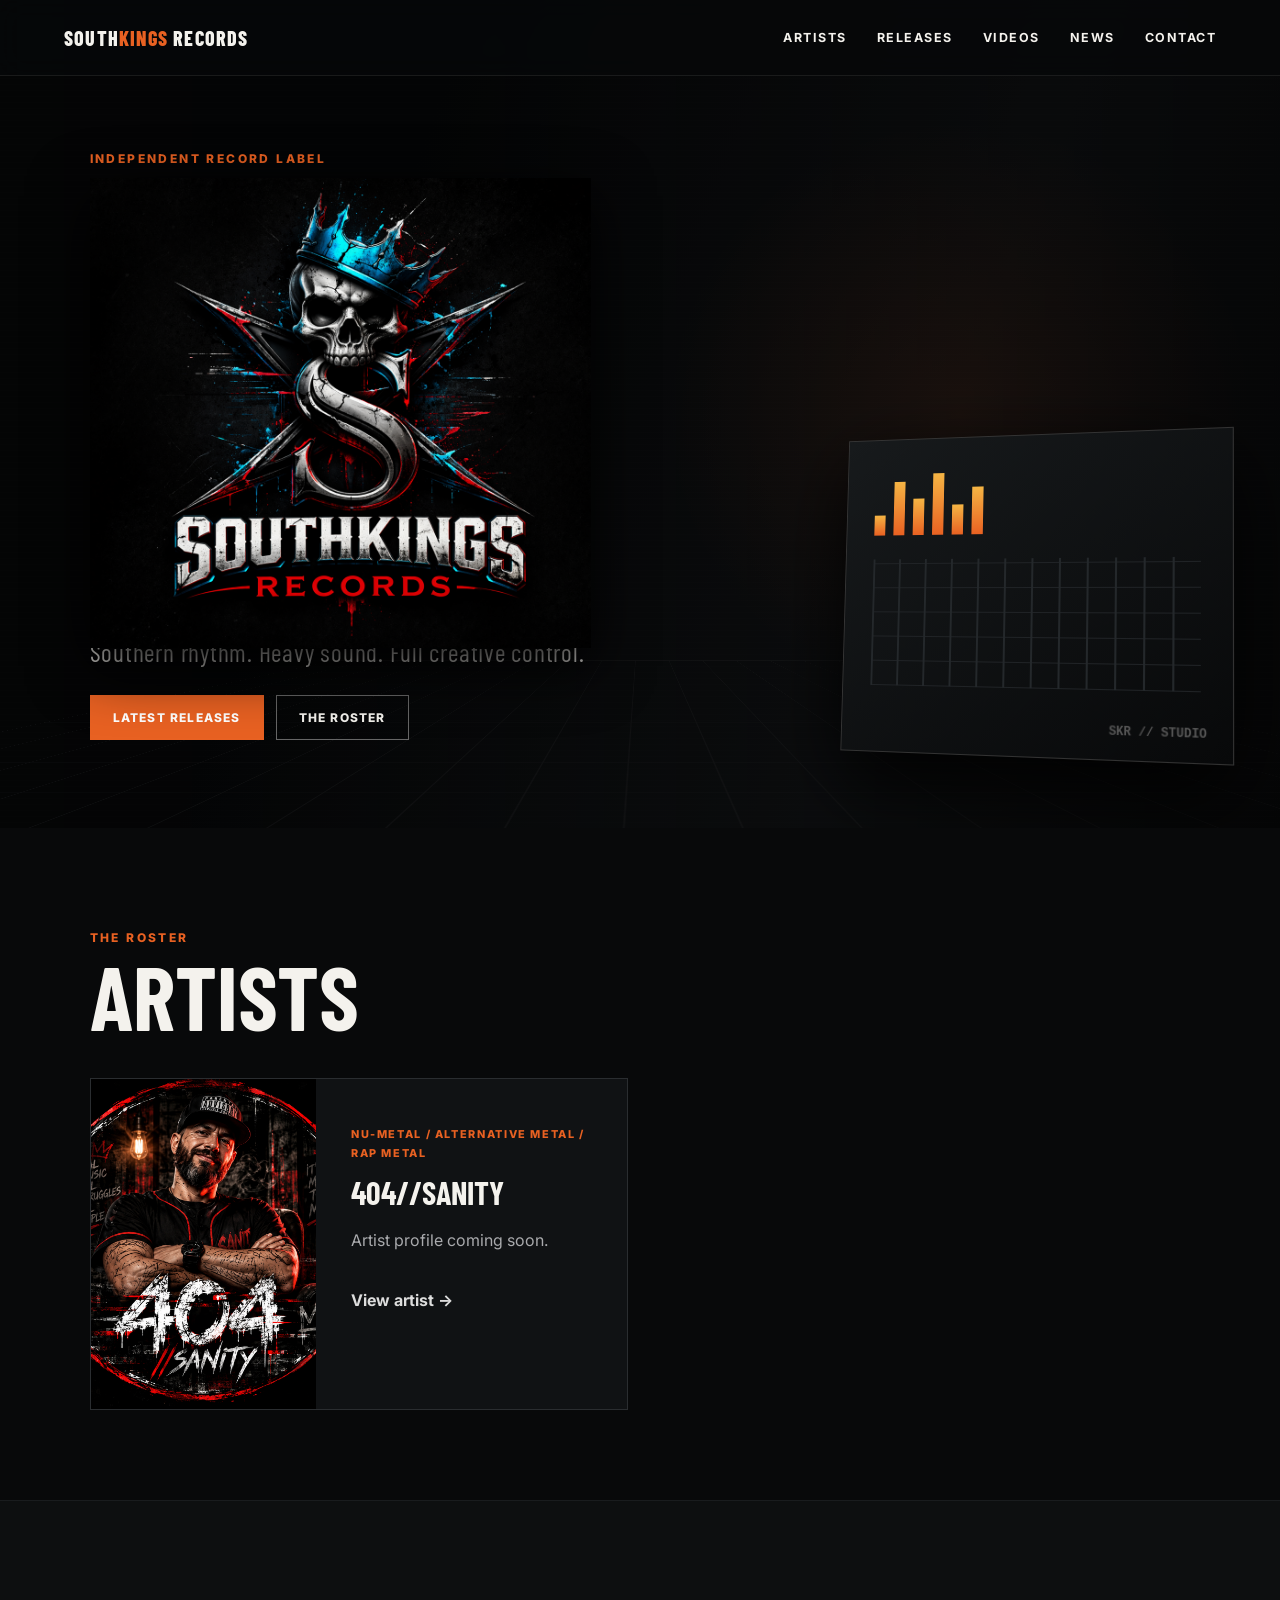
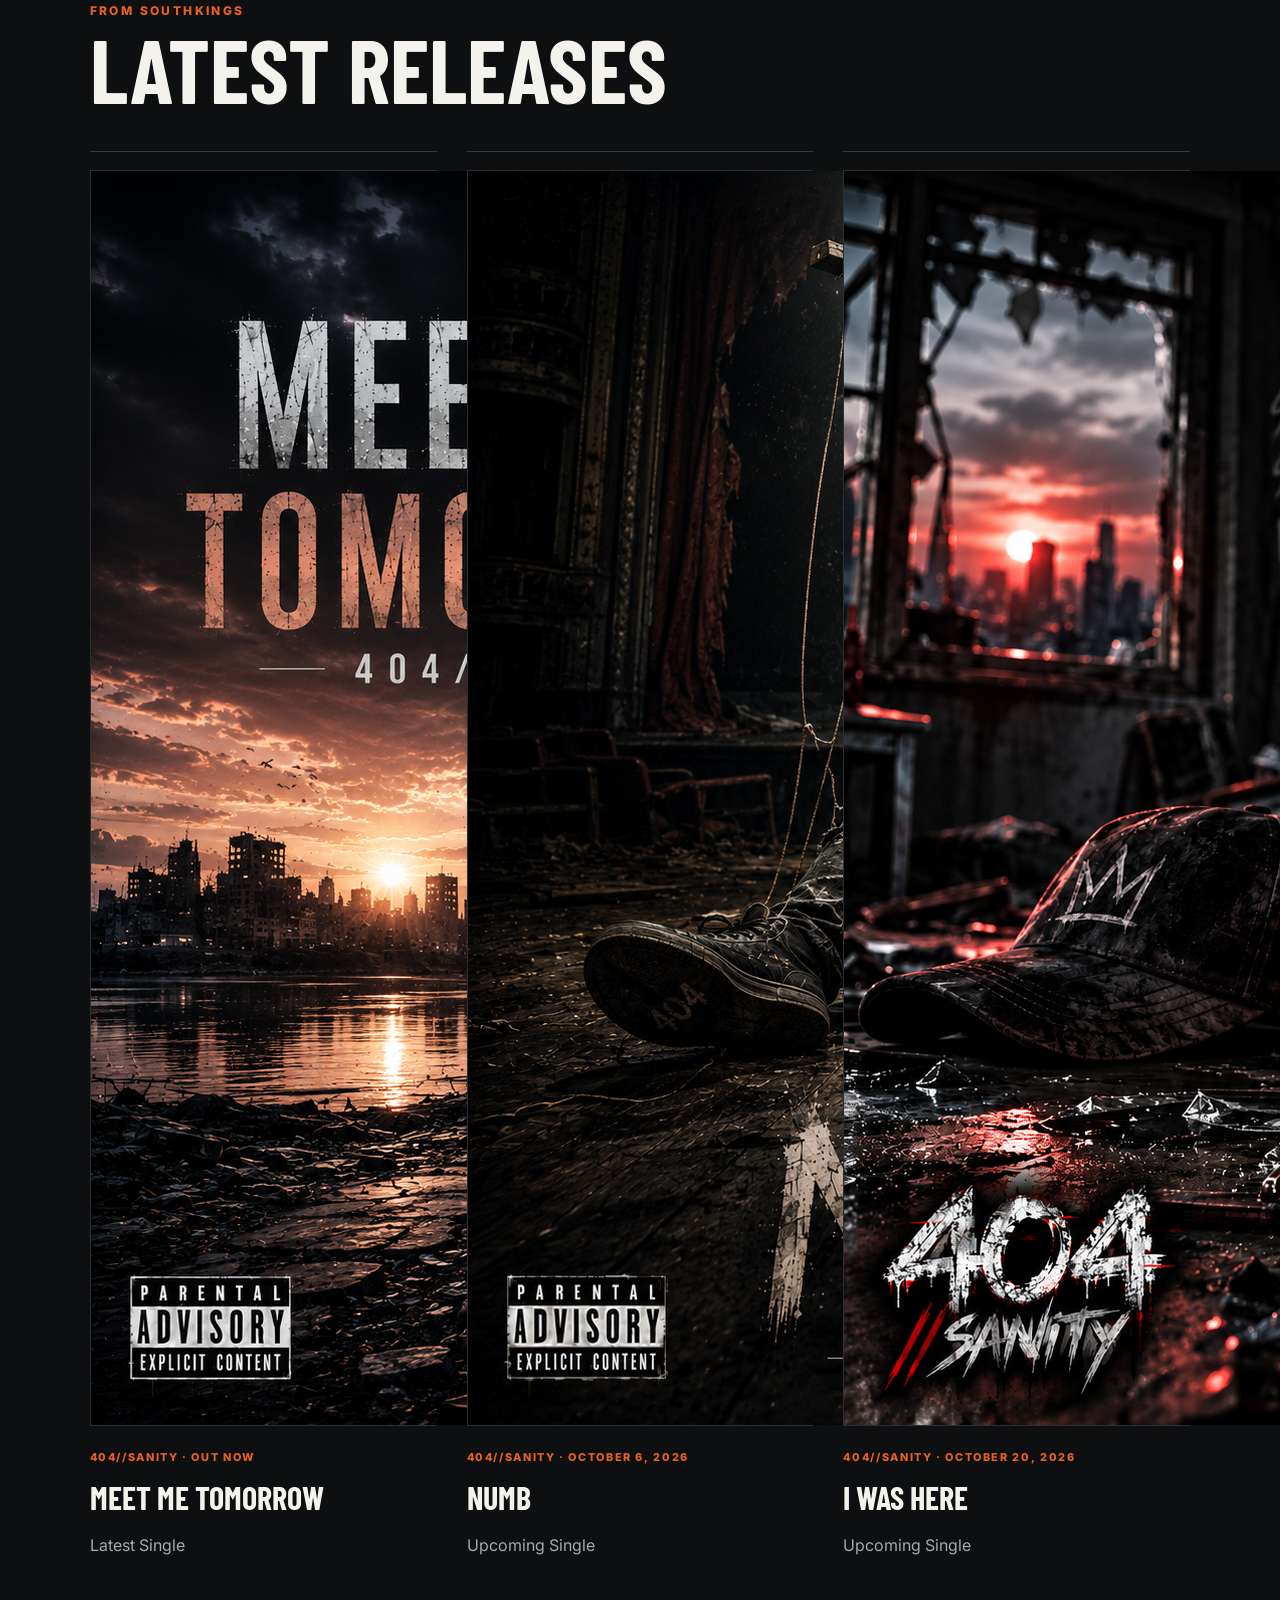
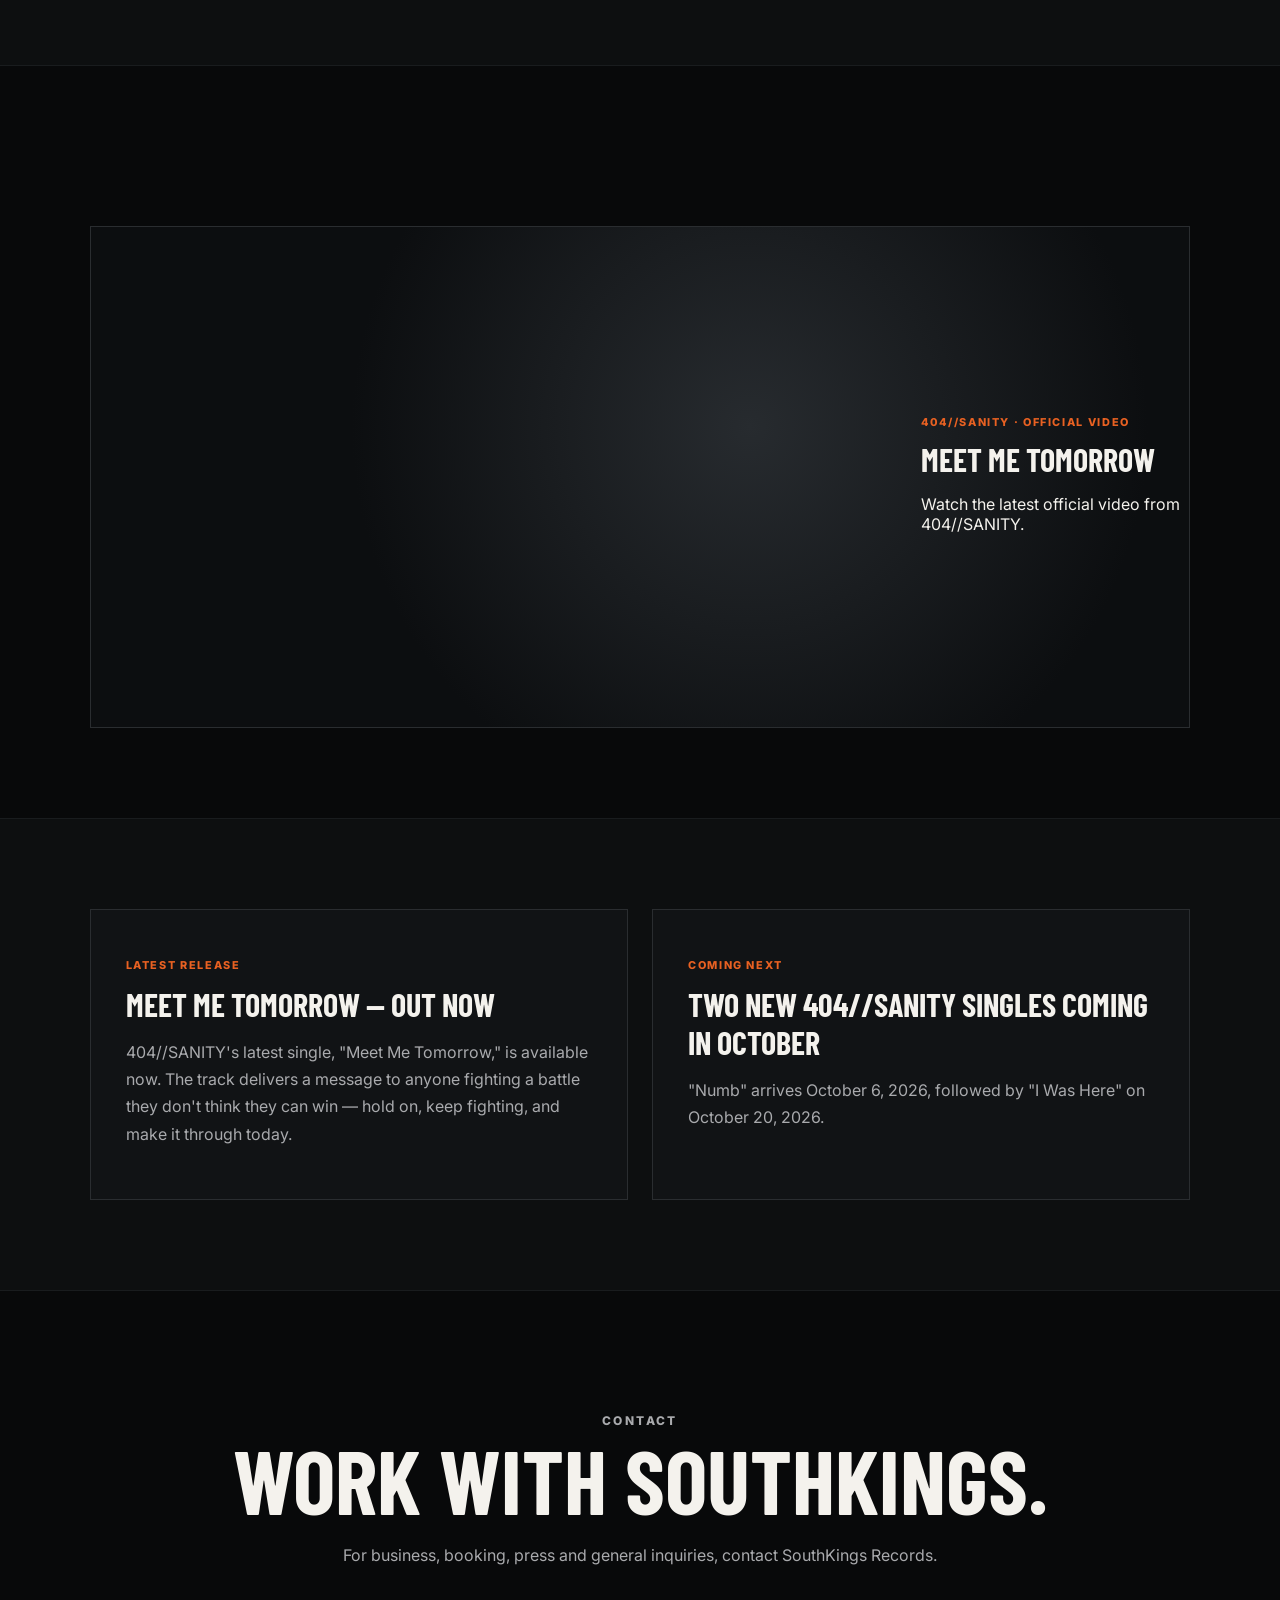
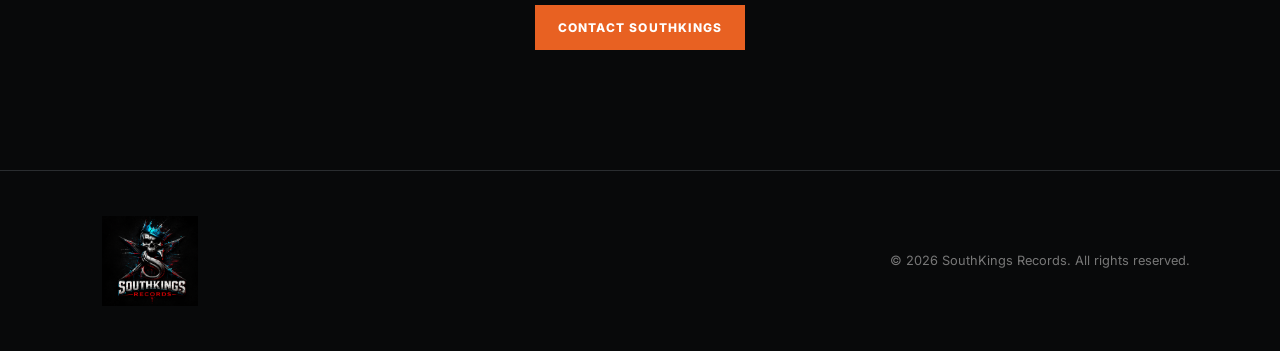
==== commit 3964e717: "Update index.html" ====
--- a/index.html
+++ b/index.html
@@ -34,31 +34,31 @@
     <div class="section-head"><p class="eyebrow">The Roster</p><h2>Artists</h2></div>
     <div class="cards two">
       <article class="artist-card"><div class="artist-art"><img src="assets/404-sanity-profile.PNG" alt="404//SANITY"></div><div class="card-body"><p class="meta">NU-METAL / ALTERNATIVE METAL / RAP METAL</p><h3>404//SANITY</h3><p>Artist profile coming soon.</p><a href="404-sanity.html">View artist →</a></div></article>
-      <article class="artist-card"><div class="artist-art city"></div><div class="card-body"><p class="meta">SOUTHERN HIP-HOP</p><h3>RonJon</h3><p>Artist profile coming soon.</p><a href="#contact">View artist →</a></div></article>
+     <article class="artist-card" style="display:none;"><div class="artist-art city"></div><div class="card-body"><p class="meta">SOUTHERN HIP-HOP</p><h3>RonJon</h3><p>Artist profile coming soon.</p><a href="#contact">View artist →</a></div></article>
     </div>
   </section>
 
   <section id="releases" class="section alt">
     <div class="section-head"><p class="eyebrow">From SouthKings</p><h2>Latest Releases</h2></div>
     <div class="release-grid">
-      <article class="release"><div class="cover">ARTWORK<br>COMING SOON</div><p class="meta">404//SANITY</p><h3>Featured Release</h3><p>Release date TBD</p></article>
-      <article class="release"><div class="cover">ARTWORK<br>COMING SOON</div><p class="meta">RONJON</p><h3>Featured Release</h3><p>Release date TBD</p></article>
-      <article class="release"><div class="cover">SKR<br>CATALOG</div><p class="meta">SOUTHKINGS RECORDS</p><h3>More Music</h3><p>Catalog coming soon</p></article>
+     <article class="release"><div class="cover"><img src="assets/Meet_Me_Tomorrow.PNG" alt="Meet Me Tomorrow by 404//SANITY"></div><p class="meta">404//SANITY · OUT NOW</p><h3>Meet Me Tomorrow</h3><p>Latest Single</p></article>
+
+<article class="release"><div class="cover"><img src="assets/Numb.PNG" alt="Numb by 404//SANITY"></div><p class="meta">404//SANITY · OCTOBER 6, 2026</p><h3>Numb</h3><p>Upcoming Single</p></article>
+
+<article class="release"><div class="cover"><img src="assets/I-Was-Here.PNG" alt="I Was Here by 404//SANITY"></div><p class="meta">404//SANITY · OCTOBER 20, 2026</p><h3>I Was Here</h3><p>Upcoming Single</p></article>
     </div>
   </section>
 
   <section id="videos" class="section video-section">
-    <div class="section-head"><p class="eyebrow">Watch</p><h2>Latest Video</h2></div>
-    <div class="video-placeholder"><button aria-label="Play video">▶</button><div><p class="meta">SOUTHKINGS RECORDS</p><h3>Official video coming soon</h3></div></div>
+  <div class="video-placeholder"><iframe width="100%" height="500" src="https://www.youtube.com/embed/2UYDsHFs8aA" title="Meet Me Tomorrow - 404//SANITY" frameborder="0" allow="accelerometer; autoplay; clipboard-write; encrypted-media; gyroscope; picture-in-picture; web-share" allowfullscreen></iframe><div><p class="meta">404//SANITY · OFFICIAL VIDEO</p><h3>Meet Me Tomorrow</h3><p>Watch the latest official video from 404//SANITY.</p></div></div>
   </section>
 
   <section id="news" class="section alt">
-    <div class="section-head"><p class="eyebrow">From the Label</p><h2>News</h2></div>
-    <div class="news-grid"><article><p class="meta">LABEL NEWS</p><h3>SouthKings Records online</h3><p>The official SouthKings Records website is being built. Artist, release and media updates are coming soon.</p></article><article><p class="meta">COMING SOON</p><h3>New music. New visuals.</h3><p>Follow the label for upcoming releases and artist announcements.</p></article></div>
+  <div class="news-grid"><article><p class="meta">LATEST RELEASE</p><h3>Meet Me Tomorrow — Out Now</h3><p>404//SANITY's latest single, "Meet Me Tomorrow," is available now. The track delivers a message to anyone fighting a battle they don't think they can win — hold on, keep fighting, and make it through today.</p></article><article><p class="meta">COMING NEXT</p><h3>Two New 404//SANITY Singles Coming in October</h3><p>"Numb" arrives October 6, 2026, followed by "I Was Here" on October 20, 2026.</p></article></div>
   </section>
 
   <section id="contact" class="section contact">
-    <p class="eyebrow">Contact</p><h2>Work With SouthKings.</h2><p>Business, booking and press contact details will be added here before launch.</p><a class="btn primary" href="#top">Back to top</a>
+<p class="eyebrow">Contact</p><h2>Work With SouthKings.</h2><p>For business, booking, press and general inquiries, contact SouthKings Records.</p><a class="btn primary" href="mailto:southkingsrecordsinc@gmail.com">CONTACT SOUTHKINGS</a>
   </section>
 </main>
 <footer><img src="assets/southkings-logo.png" alt="SouthKings Records"><p>© 2026 SouthKings Records. All rights reserved.</p></footer>
--- a/styles.css
+++ b/styles.css
@@ -1 +1,3 @@
 :root{--bg:#08090a;--panel:#101214;--panel2:#15181b;--text:#f4f2ed;--muted:#a9aaad;--orange:#e86122;--cyan:#00b9e8;--red:#e32020;--line:#2a2d30}*{box-sizing:border-box}html{scroll-behavior:smooth}body{margin:0;background:var(--bg);color:var(--text);font-family:Inter,system-ui,sans-serif}a{color:inherit;text-decoration:none}.site-header{position:fixed;z-index:20;top:0;left:0;right:0;height:76px;display:flex;align-items:center;padding:0 5vw;background:rgba(7,8,9,.8);backdrop-filter:blur(14px);border-bottom:1px solid rgba(255,255,255,.08)}.wordmark{font-family:'Barlow Condensed',sans-serif;font-weight:800;letter-spacing:.06em;font-size:1.25rem}.wordmark span{color:var(--orange)}.menu-btn{display:none;margin-left:auto;background:none;border:0;width:42px}.menu-btn span{display:block;height:2px;background:#fff;margin:7px}.nav{margin-left:auto;display:flex;gap:30px;text-transform:uppercase;font-size:.78rem;font-weight:700;letter-spacing:.12em}.nav a:hover{color:var(--orange)}.hero{min-height:92vh;position:relative;overflow:hidden;display:flex;align-items:center;padding:120px 7vw 70px;background:radial-gradient(circle at 75% 50%,rgba(232,97,34,.12),transparent 28%),linear-gradient(110deg,#050607 30%,#111315 70%,#090a0b)}.hero:after{content:"";position:absolute;inset:0;background:linear-gradient(90deg,rgba(0,0,0,.15),rgba(0,0,0,.5)),repeating-linear-gradient(0deg,transparent 0 5px,rgba(255,255,255,.008) 6px)}.hero-grid{position:absolute;inset:0;opacity:.14;background-image:linear-gradient(#555 1px,transparent 1px),linear-gradient(90deg,#555 1px,transparent 1px);background-size:70px 70px;transform:perspective(500px) rotateX(65deg) scale(1.7);transform-origin:bottom}.hero-copy{position:relative;z-index:2;width:min(720px,65vw)}.eyebrow{color:var(--orange);font-size:.75rem;font-weight:800;letter-spacing:.2em;text-transform:uppercase}.hero-logo{display:block;width:min(620px,80vw);max-height:470px;object-fit:contain;object-position:left center;margin:10px 0 0;filter:drop-shadow(0 18px 30px #000)}.tagline{font-family:'Barlow Condensed';font-size:clamp(1.25rem,2vw,1.8rem);letter-spacing:.03em;color:#d5d3cf;margin-top:-12px}.actions{display:flex;gap:12px;margin-top:28px}.btn{display:inline-block;border:1px solid #666;padding:14px 22px;text-transform:uppercase;font-size:.75rem;font-weight:800;letter-spacing:.1em}.btn.primary{background:var(--orange);border-color:var(--orange);color:#fff}.studio-card{position:absolute;z-index:1;right:4vw;bottom:8vh;width:31vw;height:36vh;border:1px solid #333;background:linear-gradient(145deg,#171a1c,#08090a);transform:perspective(900px) rotateY(-12deg) rotateX(4deg);box-shadow:0 30px 80px #000;padding:30px}.studio-card span{position:absolute;bottom:20px;right:24px;color:#555;font:700 12px monospace}.meters{display:flex;align-items:end;gap:9px;height:70px}.meters i{display:block;width:12px;background:linear-gradient(#f5b544,var(--orange));height:30%}.meters i:nth-child(2){height:80%}.meters i:nth-child(3){height:55%}.meters i:nth-child(4){height:92%}.meters i:nth-child(5){height:45%}.meters i:nth-child(6){height:70%}.console-lines{height:130px;margin-top:25px;background:repeating-linear-gradient(90deg,#24282b 0 2px,transparent 2px 28px),repeating-linear-gradient(0deg,#202326 0 1px,transparent 1px 25px)}.section{padding:90px 7vw}.section.alt{background:#0d0f10;border-top:1px solid #191c1e;border-bottom:1px solid #191c1e}.section-head h2,.contact h2{font-family:'Barlow Condensed';font-size:clamp(3rem,7vw,6rem);line-height:.85;text-transform:uppercase;margin:10px 0 45px}.cards.two{display:grid;grid-template-columns:1fr 1fr;gap:24px}.artist-card{display:grid;grid-template-columns:42% 58%;min-height:330px;background:var(--panel);border:1px solid var(--line)}.artist-art{min-height:330px}.artist-art.static{background:radial-gradient(circle at 45% 40%,#30343a 0 5%,transparent 6%),linear-gradient(145deg,#08090a,#20252a 45%,#090a0b);position:relative}.artist-art.static:after{content:"404//";position:absolute;bottom:24px;left:20px;font:800 4rem 'Barlow Condensed';color:#ffffff12}.artist-art.city{background:linear-gradient(165deg,transparent 45%,#090909 46%),repeating-linear-gradient(90deg,#151719 0 12%,#0c0d0e 12% 22%);position:relative}.artist-art.city:after{content:"RJ";position:absolute;bottom:24px;left:20px;font:800 4rem 'Barlow Condensed';color:#e8612225}.card-body{padding:35px}.card-body h3,.release h3,.video-placeholder h3,.news-grid h3{font-family:'Barlow Condensed';font-size:2rem;text-transform:uppercase;margin:7px 0}.card-body p,.release p,.news-grid p,.contact>p{color:var(--muted);line-height:1.7}.meta{color:var(--orange)!important;font-size:.68rem!important;font-weight:800;letter-spacing:.15em;text-transform:uppercase}.card-body a{display:inline-block;margin-top:20px;font-weight:700;color:#ddd}.release-grid{display:grid;grid-template-columns:repeat(3,1fr);gap:22px}.release{border-top:1px solid #35383b;padding-top:18px}.cover{aspect-ratio:1;background:linear-gradient(135deg,#16191c,#08090a);border:1px solid #2b2e31;display:grid;place-items:center;text-align:center;color:#4c5054;font:800 1.6rem 'Barlow Condensed';letter-spacing:.08em;margin-bottom:22px}.video-placeholder{min-height:430px;border:1px solid var(--line);background:radial-gradient(circle at 60% 40%,#272b2f,#0c0e10 55%);display:flex;align-items:center;justify-content:center;gap:25px}.video-placeholder button{width:72px;height:72px;border-radius:50%;border:1px solid #777;background:#ffffff0d;color:#fff;font-size:1.5rem}.news-grid{display:grid;grid-template-columns:1fr 1fr;gap:24px}.news-grid article{padding:35px;border:1px solid var(--line);background:#111315}.contact{text-align:center;padding-block:120px}.contact .eyebrow{margin:auto}.contact h2{margin-bottom:25px}.contact>p{max-width:650px;margin:0 auto 35px}footer{border-top:1px solid var(--line);padding:45px 7vw;display:flex;align-items:center;justify-content:space-between;color:#777;font-size:.8rem}footer img{width:120px;height:90px;object-fit:contain}@media(max-width:800px){.site-header{height:66px}.nav{display:none;position:absolute;top:66px;left:0;right:0;background:#0b0c0d;padding:30px;flex-direction:column}.nav.open{display:flex}.menu-btn{display:block}.hero{min-height:850px;padding:100px 6vw 55px;align-items:flex-start}.hero-copy{width:100%}.hero-logo{width:92vw;margin-top:20px}.tagline{margin-top:0}.studio-card{right:-20vw;bottom:5vh;width:85vw;height:28vh;opacity:.55}.cards.two,.release-grid,.news-grid{grid-template-columns:1fr}.artist-card{grid-template-columns:1fr}.artist-art{min-height:260px}.section{padding:70px 6vw}.video-placeholder{min-height:300px;flex-direction:column;text-align:center}footer{flex-direction:column;gap:15px;text-align:center}}.artist-art{overflow:hidden}.artist-art img{width:100%;height:100%;min-height:330px;max-height:420px;object-fit:cover;object-position:center;display:block}
+.releases-section{margin-top:70px}.release-cards{display:grid;grid-template-columns:repeat(2,minmax(0,1fr));gap:30px;margin-top:30px}.release-card{border:1px solid #30343a;background:#101114;overflow:hidden}.release-art{aspect-ratio:1/1;overflow:hidden}.release-art img{width:100%;height:100%;object-fit:cover;display:block}.release-info{padding:25px}.release-info h3,.release-tile h3{font-family:"Barlow Condensed",sans-serif;font-size:2rem;margin:6px 0;color:#f4f2ed}.release-info p,.release-tile p{margin:0;color:#888}.release-status{color:#f26a21!important;text-transform:uppercase;font-size:.78rem!important;font-weight:700;letter-spacing:2px}.release-grid{display:grid;grid-template-columns:repeat(3,minmax(0,1fr));gap:30px;margin-top:30px}.release-tile{min-width:0}.release-tile img{width:100%;aspect-ratio:1/1;object-fit:cover;display:block;border:1px solid #30343a;margin-bottom:18px}.release-tile h3{font-size:1.7rem}@media(max-width:900px){.release-grid{grid-template-columns:repeat(2,minmax(0,1fr))}}@media(max-width:650px){.release-cards,.release-grid{grid-template-columns:1fr}.release-info{padding:20px}}
+.video-section{margin-top:70px}.featured-video{margin-top:30px;border:1px solid #30343a;background:#101114;overflow:hidden}.video-embed{position:relative;width:100%;aspect-ratio:16/9;background:#000}.video-embed iframe{position:absolute;inset:0;width:100%;height:100%;border:0}.video-info{padding:25px}.video-info h3{font-family:"Barlow Condensed",sans-serif;font-size:2rem;margin:6px 0;color:#f4f2ed}.video-info>p:last-child{margin:0;color:#888}@media(max-width:650px){.video-info{padding:20px}.video-info h3{font-size:1.7rem}}
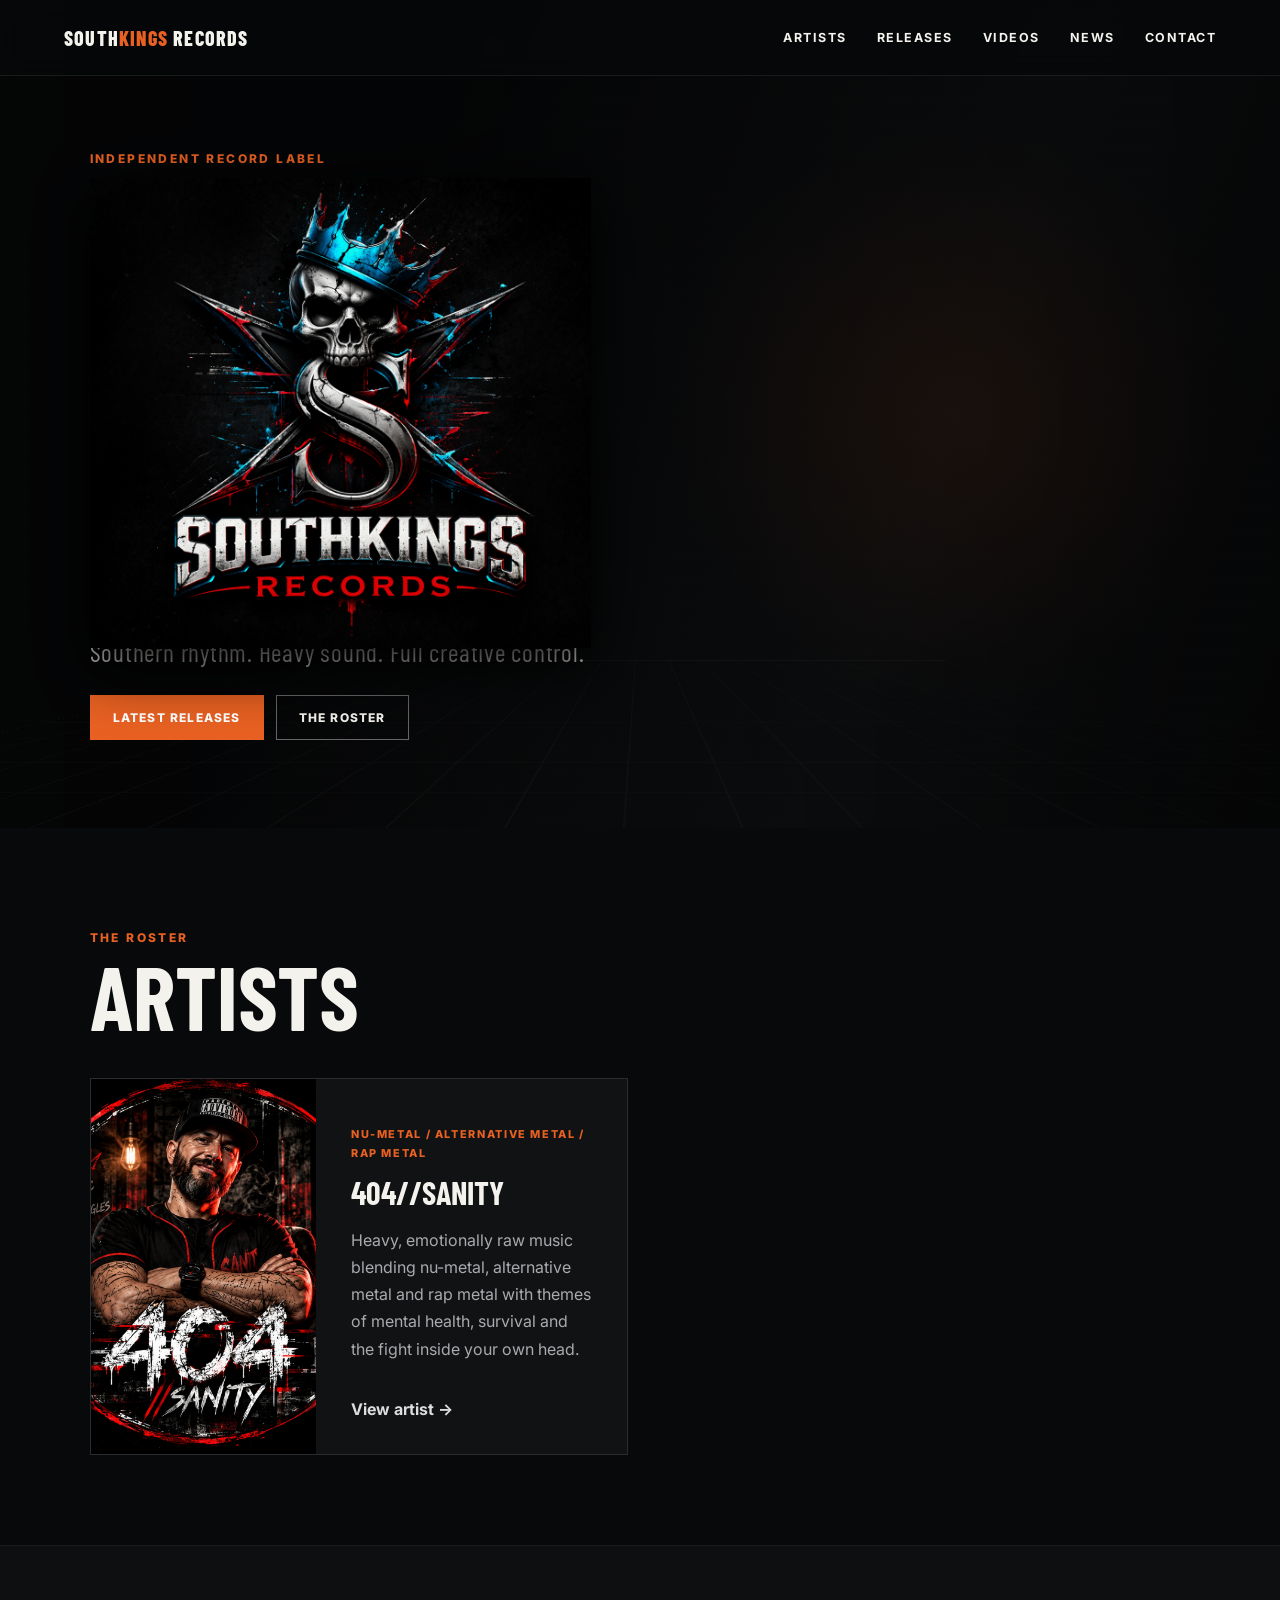
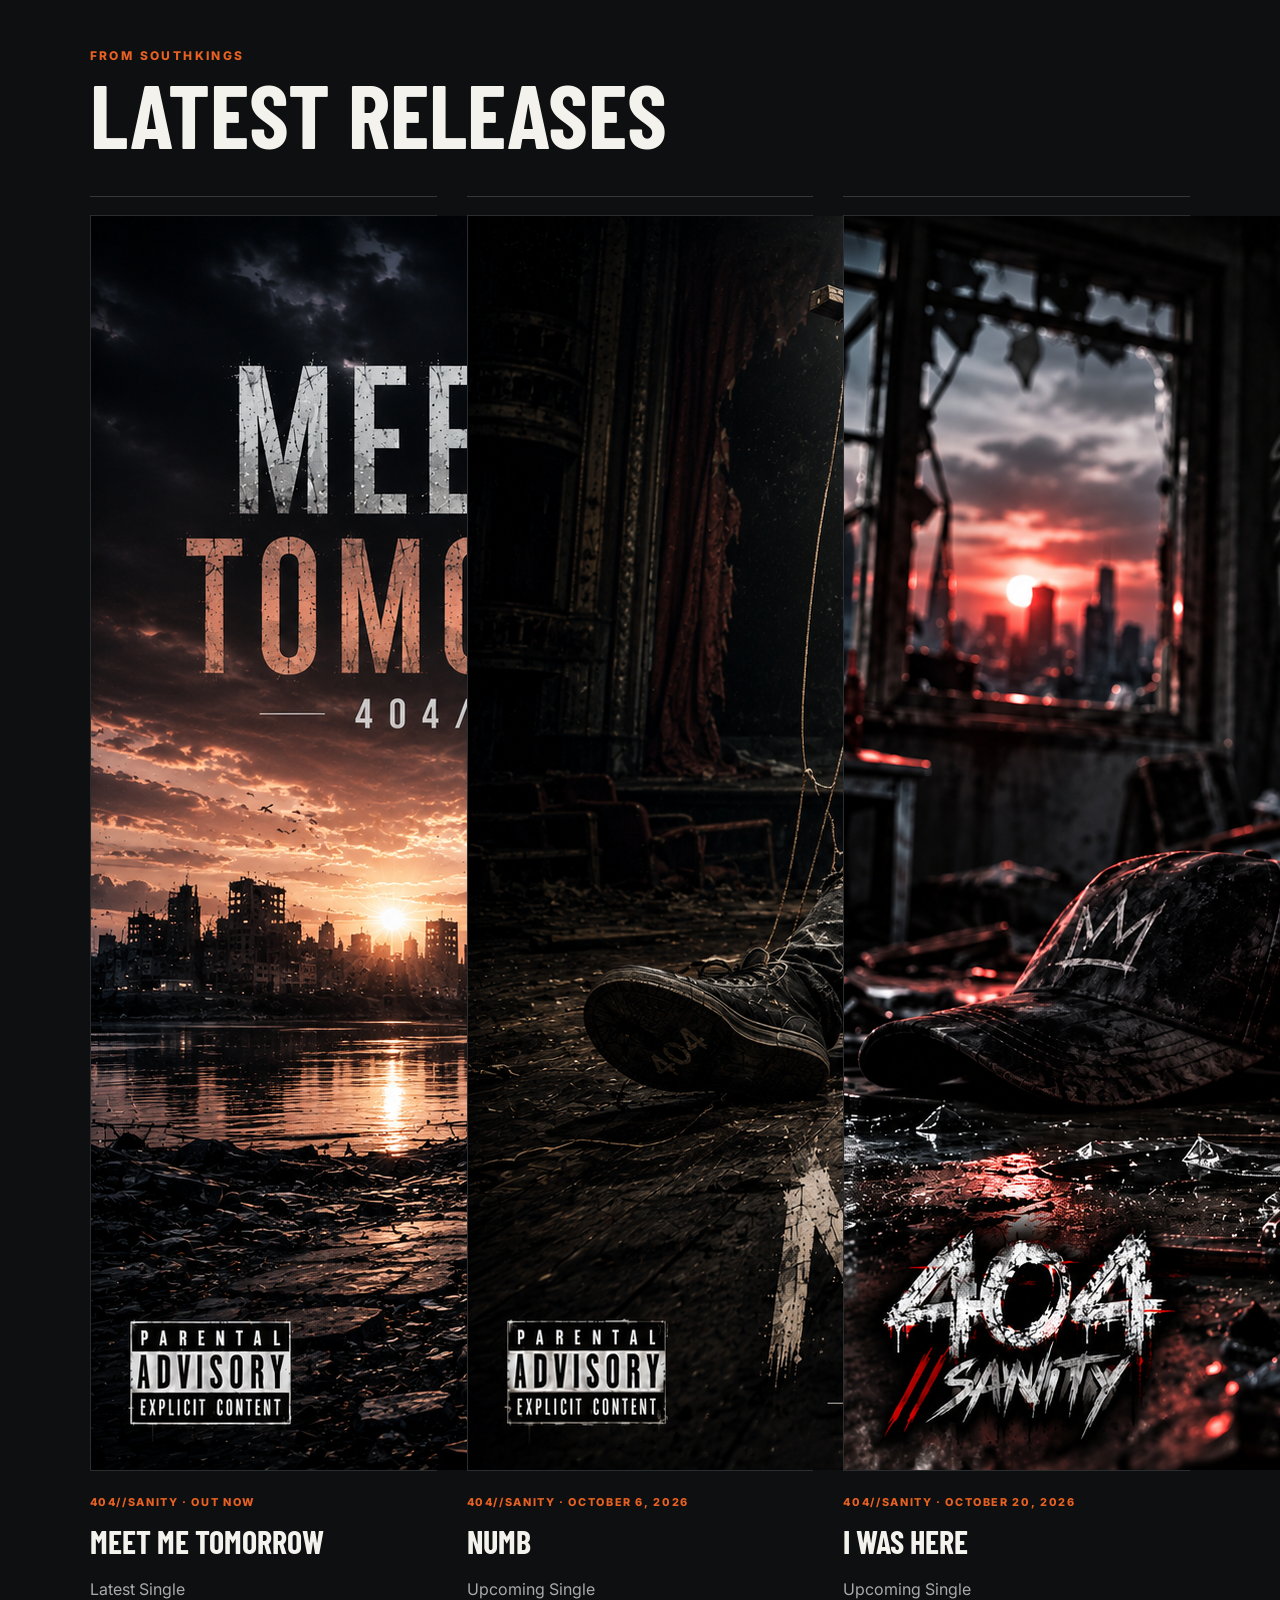
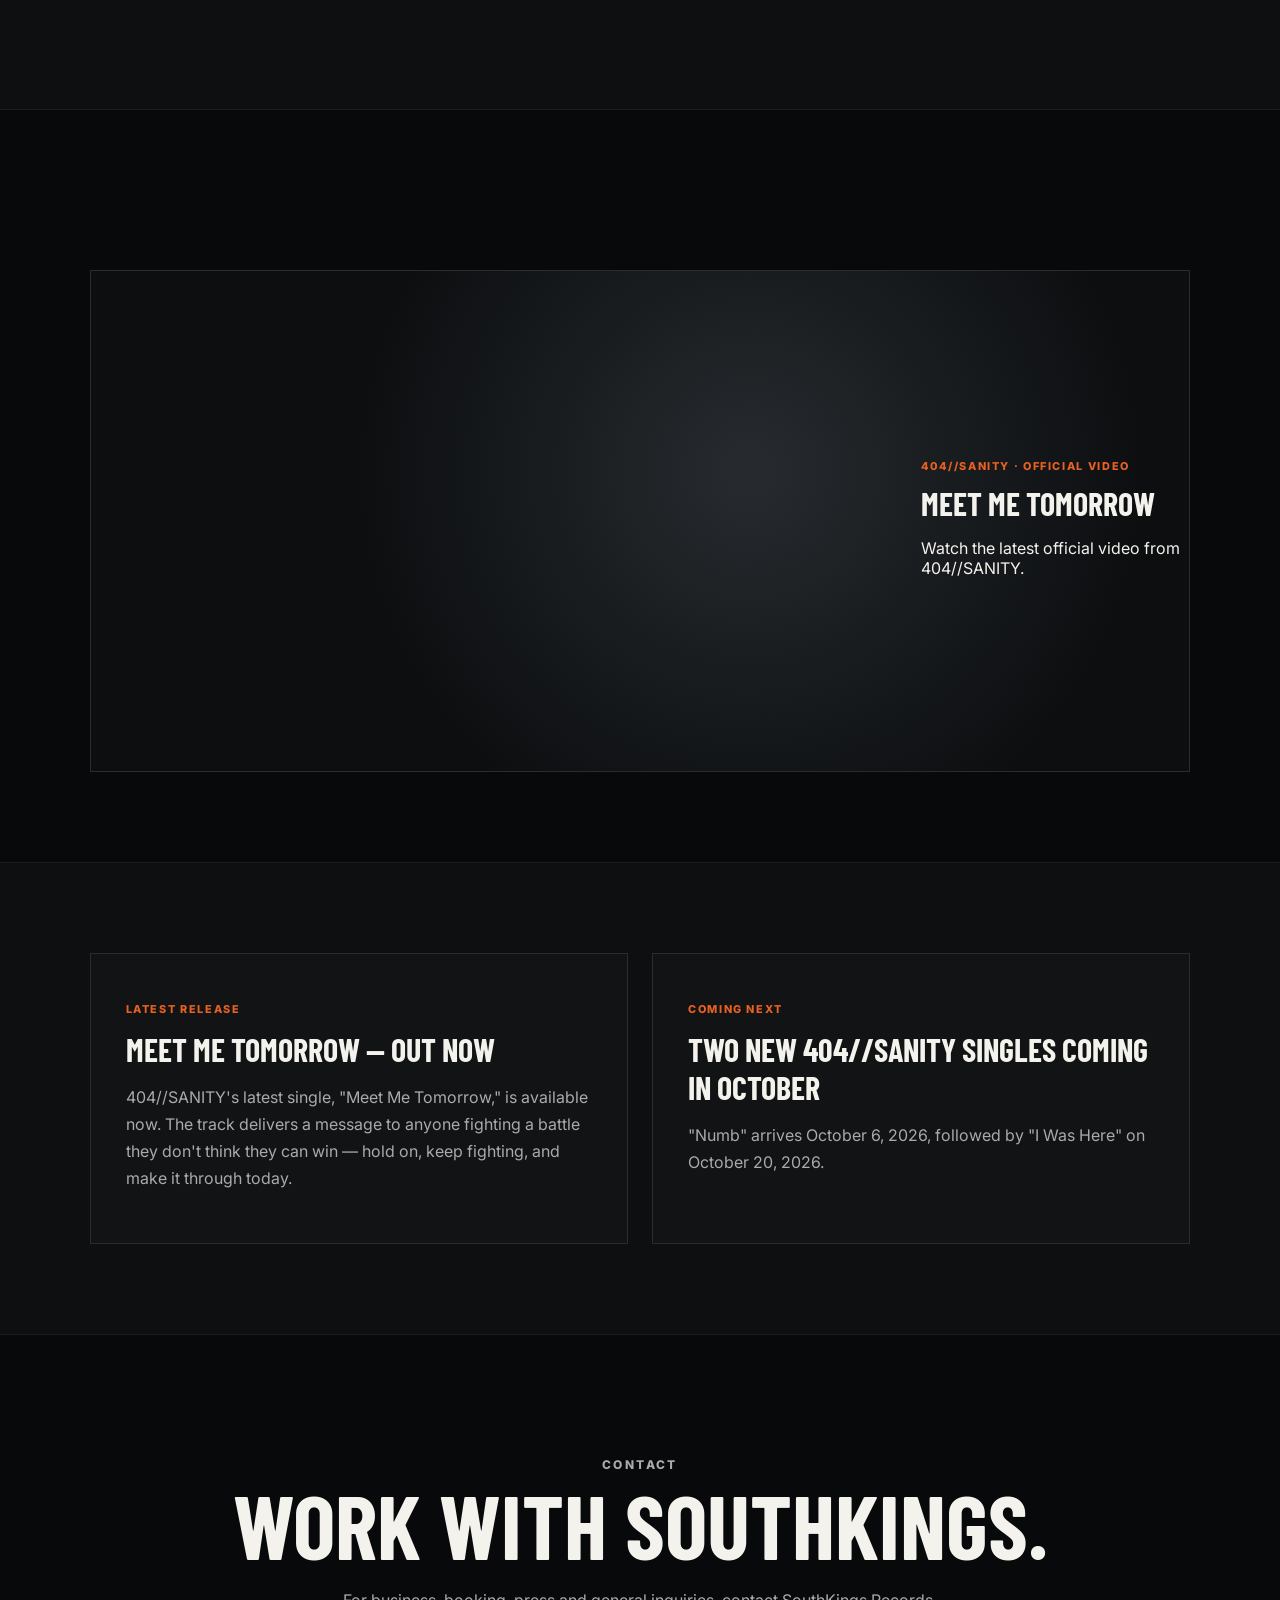
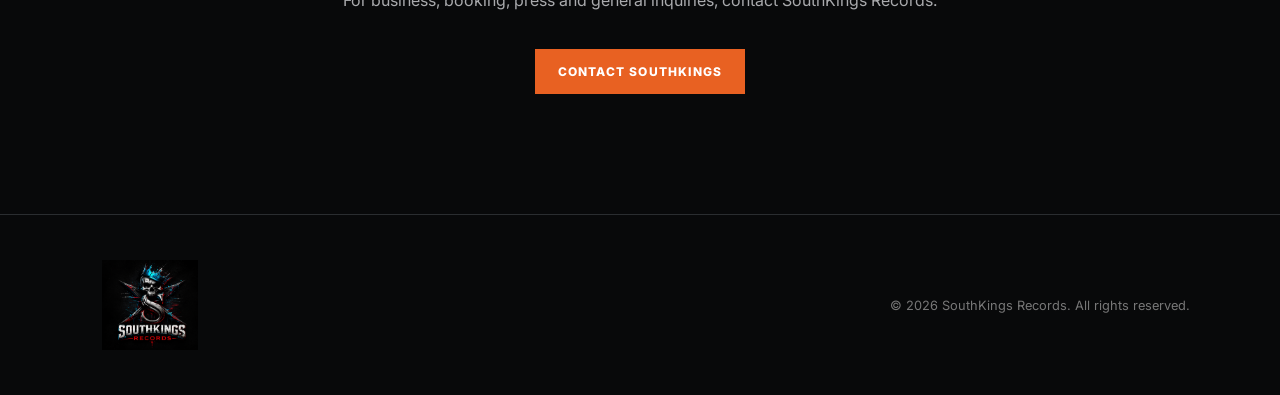
==== commit 8728aa7b: "Update index.html" ====
--- a/index.html
+++ b/index.html
@@ -27,13 +27,13 @@
       <p class="tagline">Southern rhythm. Heavy sound. Full creative control.</p>
       <div class="actions"><a class="btn primary" href="#releases">Latest Releases</a><a class="btn" href="#artists">The Roster</a></div>
     </div>
-    <div class="studio-card" aria-hidden="true"><div class="meters"><i></i><i></i><i></i><i></i><i></i><i></i></div><div class="console-lines"></div><span>SKR // STUDIO</span></div>
+   
   </section>
 
   <section id="artists" class="section">
     <div class="section-head"><p class="eyebrow">The Roster</p><h2>Artists</h2></div>
     <div class="cards two">
-      <article class="artist-card"><div class="artist-art"><img src="assets/404-sanity-profile.PNG" alt="404//SANITY"></div><div class="card-body"><p class="meta">NU-METAL / ALTERNATIVE METAL / RAP METAL</p><h3>404//SANITY</h3><p>Artist profile coming soon.</p><a href="404-sanity.html">View artist →</a></div></article>
+      <article class="artist-card"><div class="artist-art"><img src="assets/404-sanity-profile.PNG" alt="404//SANITY"></div><div class="card-body"><p class="meta">NU-METAL / ALTERNATIVE METAL / RAP METAL</p><h3>404//SANITY</h3><p>Heavy, emotionally raw music blending nu-metal, alternative metal and rap metal with themes of mental health, survival and the fight inside your own head.</p><a href="404-sanity.html">View artist →</a></div></article>
      <article class="artist-card" style="display:none;"><div class="artist-art city"></div><div class="card-body"><p class="meta">SOUTHERN HIP-HOP</p><h3>RonJon</h3><p>Artist profile coming soon.</p><a href="#contact">View artist →</a></div></article>
     </div>
   </section>
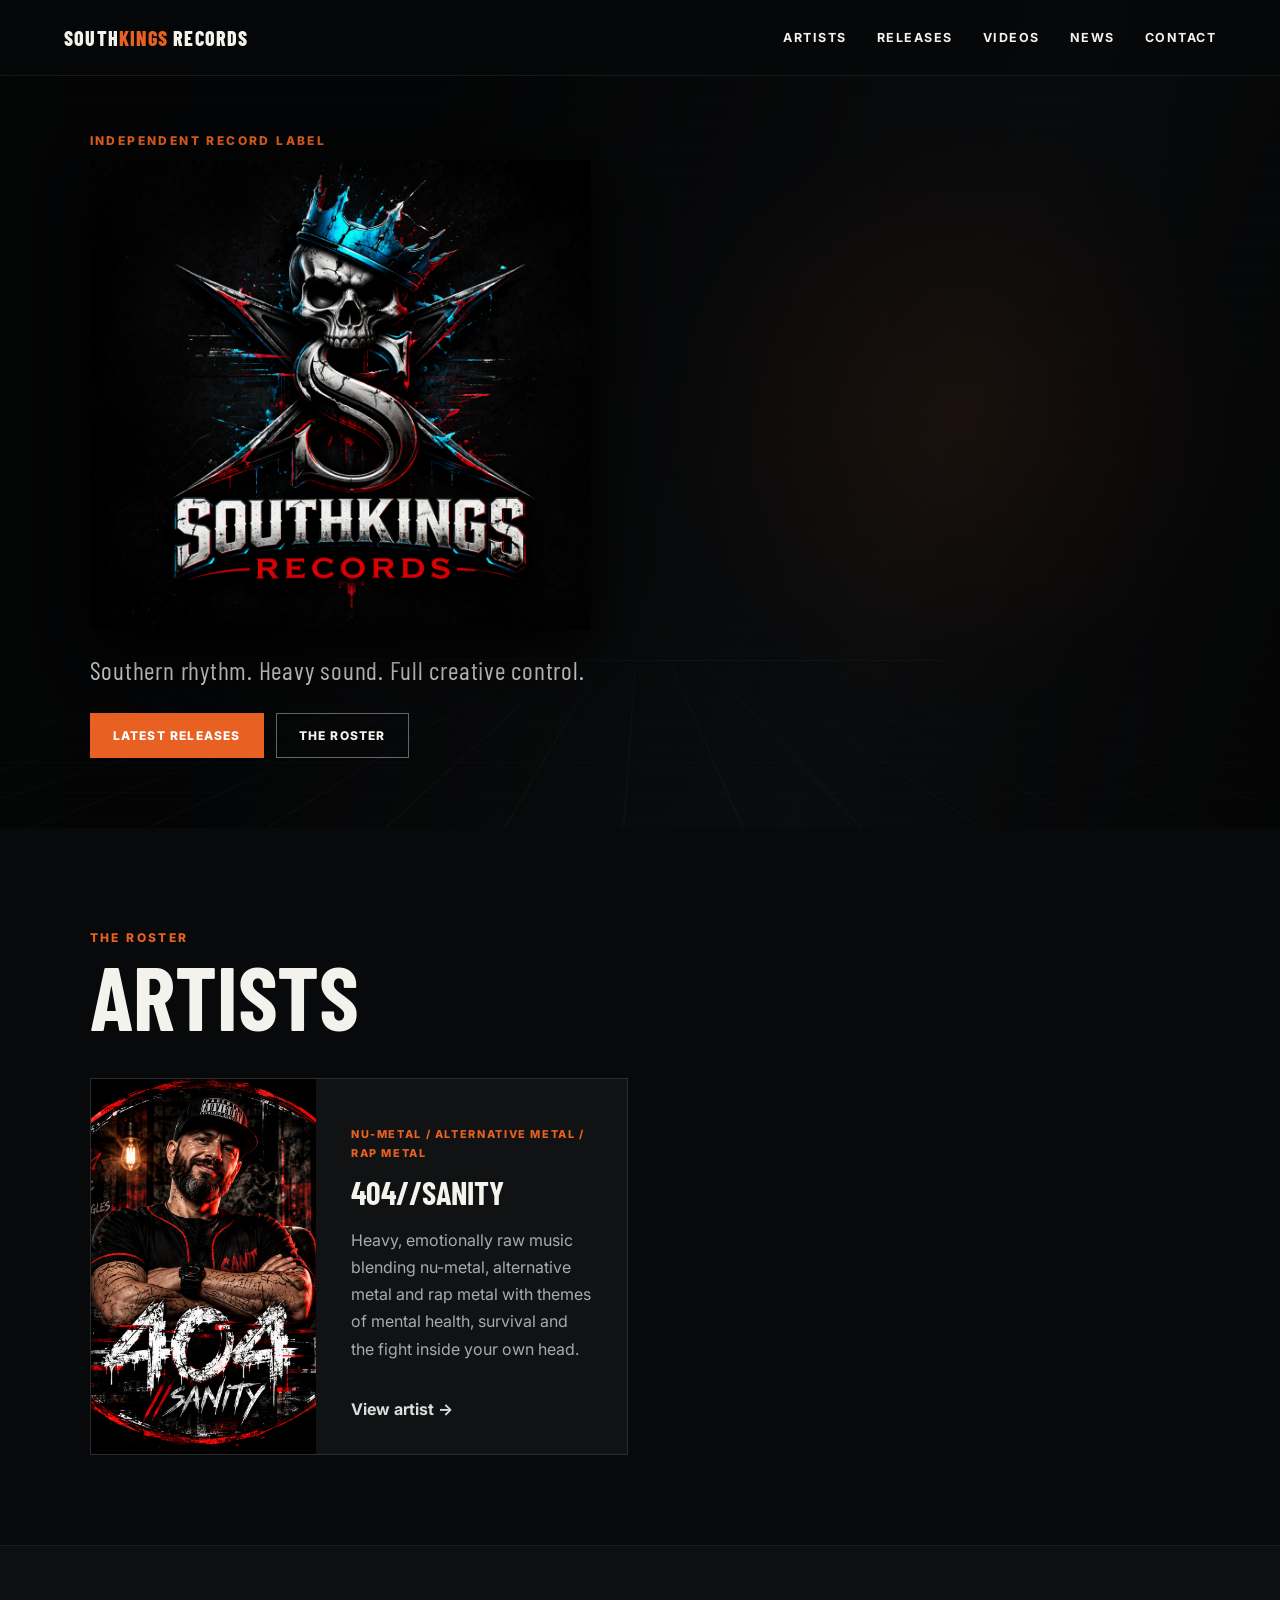
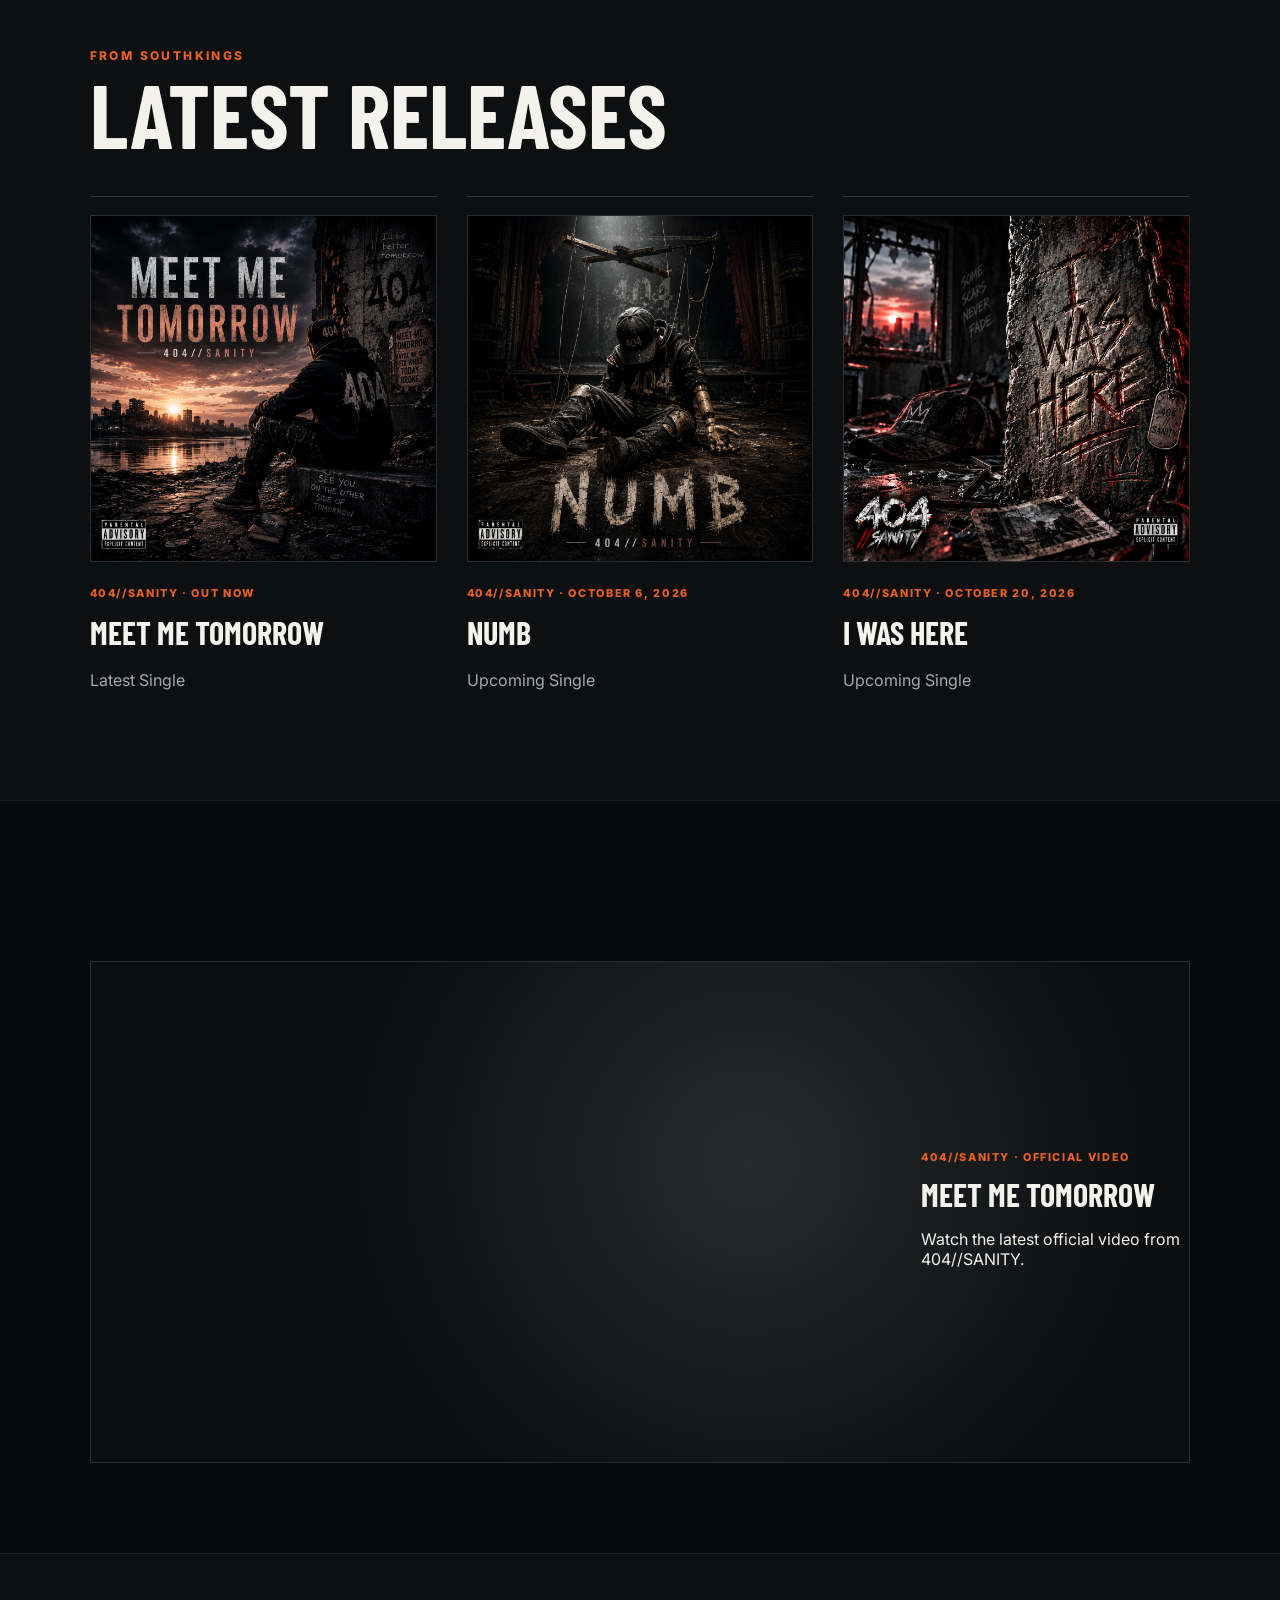
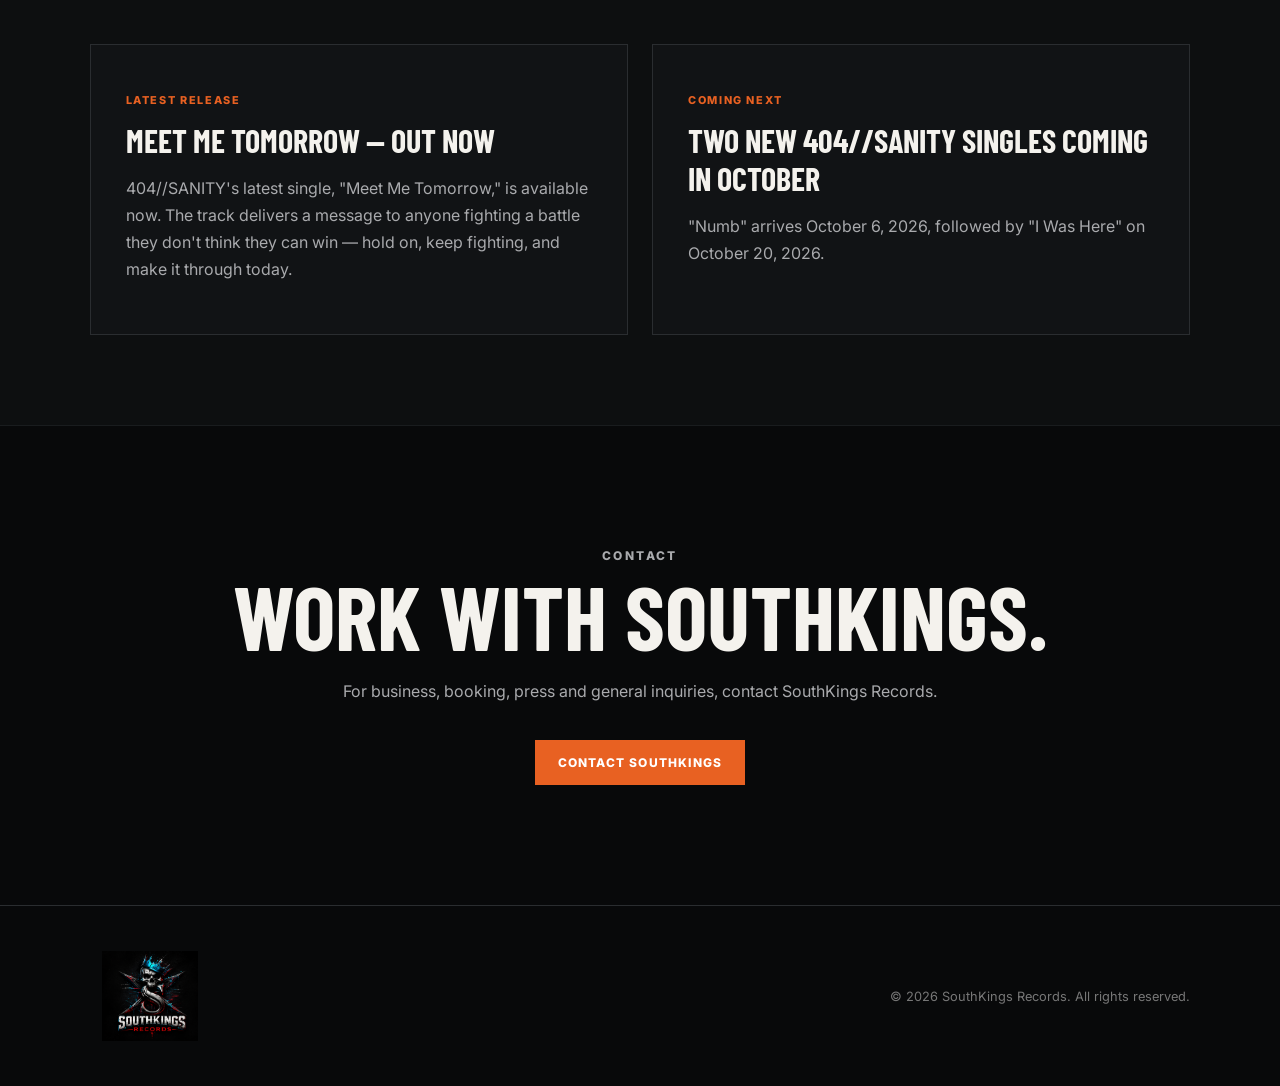
==== commit db6fdd30: "Add release grid target" ====
--- a/index.html
+++ b/index.html
@@ -40,7 +40,7 @@
 
   <section id="releases" class="section alt">
     <div class="section-head"><p class="eyebrow">From SouthKings</p><h2>Latest Releases</h2></div>
-    <div class="release-grid">
+    <div class="release-grid" id="release-grid">
      <article class="release"><div class="cover"><img src="assets/Meet_Me_Tomorrow.PNG" alt="Meet Me Tomorrow by 404//SANITY"></div><p class="meta">404//SANITY · OUT NOW</p><h3>Meet Me Tomorrow</h3><p>Latest Single</p></article>
 
 <article class="release"><div class="cover"><img src="assets/Numb.PNG" alt="Numb by 404//SANITY"></div><p class="meta">404//SANITY · OCTOBER 6, 2026</p><h3>Numb</h3><p>Upcoming Single</p></article>
--- a/styles.css
+++ b/styles.css
@@ -1,3 +1,4 @@
 :root{--bg:#08090a;--panel:#101214;--panel2:#15181b;--text:#f4f2ed;--muted:#a9aaad;--orange:#e86122;--cyan:#00b9e8;--red:#e32020;--line:#2a2d30}*{box-sizing:border-box}html{scroll-behavior:smooth}body{margin:0;background:var(--bg);color:var(--text);font-family:Inter,system-ui,sans-serif}a{color:inherit;text-decoration:none}.site-header{position:fixed;z-index:20;top:0;left:0;right:0;height:76px;display:flex;align-items:center;padding:0 5vw;background:rgba(7,8,9,.8);backdrop-filter:blur(14px);border-bottom:1px solid rgba(255,255,255,.08)}.wordmark{font-family:'Barlow Condensed',sans-serif;font-weight:800;letter-spacing:.06em;font-size:1.25rem}.wordmark span{color:var(--orange)}.menu-btn{display:none;margin-left:auto;background:none;border:0;width:42px}.menu-btn span{display:block;height:2px;background:#fff;margin:7px}.nav{margin-left:auto;display:flex;gap:30px;text-transform:uppercase;font-size:.78rem;font-weight:700;letter-spacing:.12em}.nav a:hover{color:var(--orange)}.hero{min-height:92vh;position:relative;overflow:hidden;display:flex;align-items:center;padding:120px 7vw 70px;background:radial-gradient(circle at 75% 50%,rgba(232,97,34,.12),transparent 28%),linear-gradient(110deg,#050607 30%,#111315 70%,#090a0b)}.hero:after{content:"";position:absolute;inset:0;background:linear-gradient(90deg,rgba(0,0,0,.15),rgba(0,0,0,.5)),repeating-linear-gradient(0deg,transparent 0 5px,rgba(255,255,255,.008) 6px)}.hero-grid{position:absolute;inset:0;opacity:.14;background-image:linear-gradient(#555 1px,transparent 1px),linear-gradient(90deg,#555 1px,transparent 1px);background-size:70px 70px;transform:perspective(500px) rotateX(65deg) scale(1.7);transform-origin:bottom}.hero-copy{position:relative;z-index:2;width:min(720px,65vw)}.eyebrow{color:var(--orange);font-size:.75rem;font-weight:800;letter-spacing:.2em;text-transform:uppercase}.hero-logo{display:block;width:min(620px,80vw);max-height:470px;object-fit:contain;object-position:left center;margin:10px 0 0;filter:drop-shadow(0 18px 30px #000)}.tagline{font-family:'Barlow Condensed';font-size:clamp(1.25rem,2vw,1.8rem);letter-spacing:.03em;color:#d5d3cf;margin-top:-12px}.actions{display:flex;gap:12px;margin-top:28px}.btn{display:inline-block;border:1px solid #666;padding:14px 22px;text-transform:uppercase;font-size:.75rem;font-weight:800;letter-spacing:.1em}.btn.primary{background:var(--orange);border-color:var(--orange);color:#fff}.studio-card{position:absolute;z-index:1;right:4vw;bottom:8vh;width:31vw;height:36vh;border:1px solid #333;background:linear-gradient(145deg,#171a1c,#08090a);transform:perspective(900px) rotateY(-12deg) rotateX(4deg);box-shadow:0 30px 80px #000;padding:30px}.studio-card span{position:absolute;bottom:20px;right:24px;color:#555;font:700 12px monospace}.meters{display:flex;align-items:end;gap:9px;height:70px}.meters i{display:block;width:12px;background:linear-gradient(#f5b544,var(--orange));height:30%}.meters i:nth-child(2){height:80%}.meters i:nth-child(3){height:55%}.meters i:nth-child(4){height:92%}.meters i:nth-child(5){height:45%}.meters i:nth-child(6){height:70%}.console-lines{height:130px;margin-top:25px;background:repeating-linear-gradient(90deg,#24282b 0 2px,transparent 2px 28px),repeating-linear-gradient(0deg,#202326 0 1px,transparent 1px 25px)}.section{padding:90px 7vw}.section.alt{background:#0d0f10;border-top:1px solid #191c1e;border-bottom:1px solid #191c1e}.section-head h2,.contact h2{font-family:'Barlow Condensed';font-size:clamp(3rem,7vw,6rem);line-height:.85;text-transform:uppercase;margin:10px 0 45px}.cards.two{display:grid;grid-template-columns:1fr 1fr;gap:24px}.artist-card{display:grid;grid-template-columns:42% 58%;min-height:330px;background:var(--panel);border:1px solid var(--line)}.artist-art{min-height:330px}.artist-art.static{background:radial-gradient(circle at 45% 40%,#30343a 0 5%,transparent 6%),linear-gradient(145deg,#08090a,#20252a 45%,#090a0b);position:relative}.artist-art.static:after{content:"404//";position:absolute;bottom:24px;left:20px;font:800 4rem 'Barlow Condensed';color:#ffffff12}.artist-art.city{background:linear-gradient(165deg,transparent 45%,#090909 46%),repeating-linear-gradient(90deg,#151719 0 12%,#0c0d0e 12% 22%);position:relative}.artist-art.city:after{content:"RJ";position:absolute;bottom:24px;left:20px;font:800 4rem 'Barlow Condensed';color:#e8612225}.card-body{padding:35px}.card-body h3,.release h3,.video-placeholder h3,.news-grid h3{font-family:'Barlow Condensed';font-size:2rem;text-transform:uppercase;margin:7px 0}.card-body p,.release p,.news-grid p,.contact>p{color:var(--muted);line-height:1.7}.meta{color:var(--orange)!important;font-size:.68rem!important;font-weight:800;letter-spacing:.15em;text-transform:uppercase}.card-body a{display:inline-block;margin-top:20px;font-weight:700;color:#ddd}.release-grid{display:grid;grid-template-columns:repeat(3,1fr);gap:22px}.release{border-top:1px solid #35383b;padding-top:18px}.cover{aspect-ratio:1;background:linear-gradient(135deg,#16191c,#08090a);border:1px solid #2b2e31;display:grid;place-items:center;text-align:center;color:#4c5054;font:800 1.6rem 'Barlow Condensed';letter-spacing:.08em;margin-bottom:22px}.video-placeholder{min-height:430px;border:1px solid var(--line);background:radial-gradient(circle at 60% 40%,#272b2f,#0c0e10 55%);display:flex;align-items:center;justify-content:center;gap:25px}.video-placeholder button{width:72px;height:72px;border-radius:50%;border:1px solid #777;background:#ffffff0d;color:#fff;font-size:1.5rem}.news-grid{display:grid;grid-template-columns:1fr 1fr;gap:24px}.news-grid article{padding:35px;border:1px solid var(--line);background:#111315}.contact{text-align:center;padding-block:120px}.contact .eyebrow{margin:auto}.contact h2{margin-bottom:25px}.contact>p{max-width:650px;margin:0 auto 35px}footer{border-top:1px solid var(--line);padding:45px 7vw;display:flex;align-items:center;justify-content:space-between;color:#777;font-size:.8rem}footer img{width:120px;height:90px;object-fit:contain}@media(max-width:800px){.site-header{height:66px}.nav{display:none;position:absolute;top:66px;left:0;right:0;background:#0b0c0d;padding:30px;flex-direction:column}.nav.open{display:flex}.menu-btn{display:block}.hero{min-height:850px;padding:100px 6vw 55px;align-items:flex-start}.hero-copy{width:100%}.hero-logo{width:92vw;margin-top:20px}.tagline{margin-top:0}.studio-card{right:-20vw;bottom:5vh;width:85vw;height:28vh;opacity:.55}.cards.two,.release-grid,.news-grid{grid-template-columns:1fr}.artist-card{grid-template-columns:1fr}.artist-art{min-height:260px}.section{padding:70px 6vw}.video-placeholder{min-height:300px;flex-direction:column;text-align:center}footer{flex-direction:column;gap:15px;text-align:center}}.artist-art{overflow:hidden}.artist-art img{width:100%;height:100%;min-height:330px;max-height:420px;object-fit:cover;object-position:center;display:block}
 .releases-section{margin-top:70px}.release-cards{display:grid;grid-template-columns:repeat(2,minmax(0,1fr));gap:30px;margin-top:30px}.release-card{border:1px solid #30343a;background:#101114;overflow:hidden}.release-art{aspect-ratio:1/1;overflow:hidden}.release-art img{width:100%;height:100%;object-fit:cover;display:block}.release-info{padding:25px}.release-info h3,.release-tile h3{font-family:"Barlow Condensed",sans-serif;font-size:2rem;margin:6px 0;color:#f4f2ed}.release-info p,.release-tile p{margin:0;color:#888}.release-status{color:#f26a21!important;text-transform:uppercase;font-size:.78rem!important;font-weight:700;letter-spacing:2px}.release-grid{display:grid;grid-template-columns:repeat(3,minmax(0,1fr));gap:30px;margin-top:30px}.release-tile{min-width:0}.release-tile img{width:100%;aspect-ratio:1/1;object-fit:cover;display:block;border:1px solid #30343a;margin-bottom:18px}.release-tile h3{font-size:1.7rem}@media(max-width:900px){.release-grid{grid-template-columns:repeat(2,minmax(0,1fr))}}@media(max-width:650px){.release-cards,.release-grid{grid-template-columns:1fr}.release-info{padding:20px}}
 .video-section{margin-top:70px}.featured-video{margin-top:30px;border:1px solid #30343a;background:#101114;overflow:hidden}.video-embed{position:relative;width:100%;aspect-ratio:16/9;background:#000}.video-embed iframe{position:absolute;inset:0;width:100%;height:100%;border:0}.video-info{padding:25px}.video-info h3{font-family:"Barlow Condensed",sans-serif;font-size:2rem;margin:6px 0;color:#f4f2ed}.video-info>p:last-child{margin:0;color:#888}@media(max-width:650px){.video-info{padding:20px}.video-info h3{font-size:1.7rem}}
+.tagline{color:#d8d8d8!important;margin-top:24px!important;}.release .cover{aspect-ratio:1/1;height:auto!important;overflow:hidden;background:#0b0c0e}.release .cover img{width:100%;height:100%;object-fit:contain!important;display:block}
